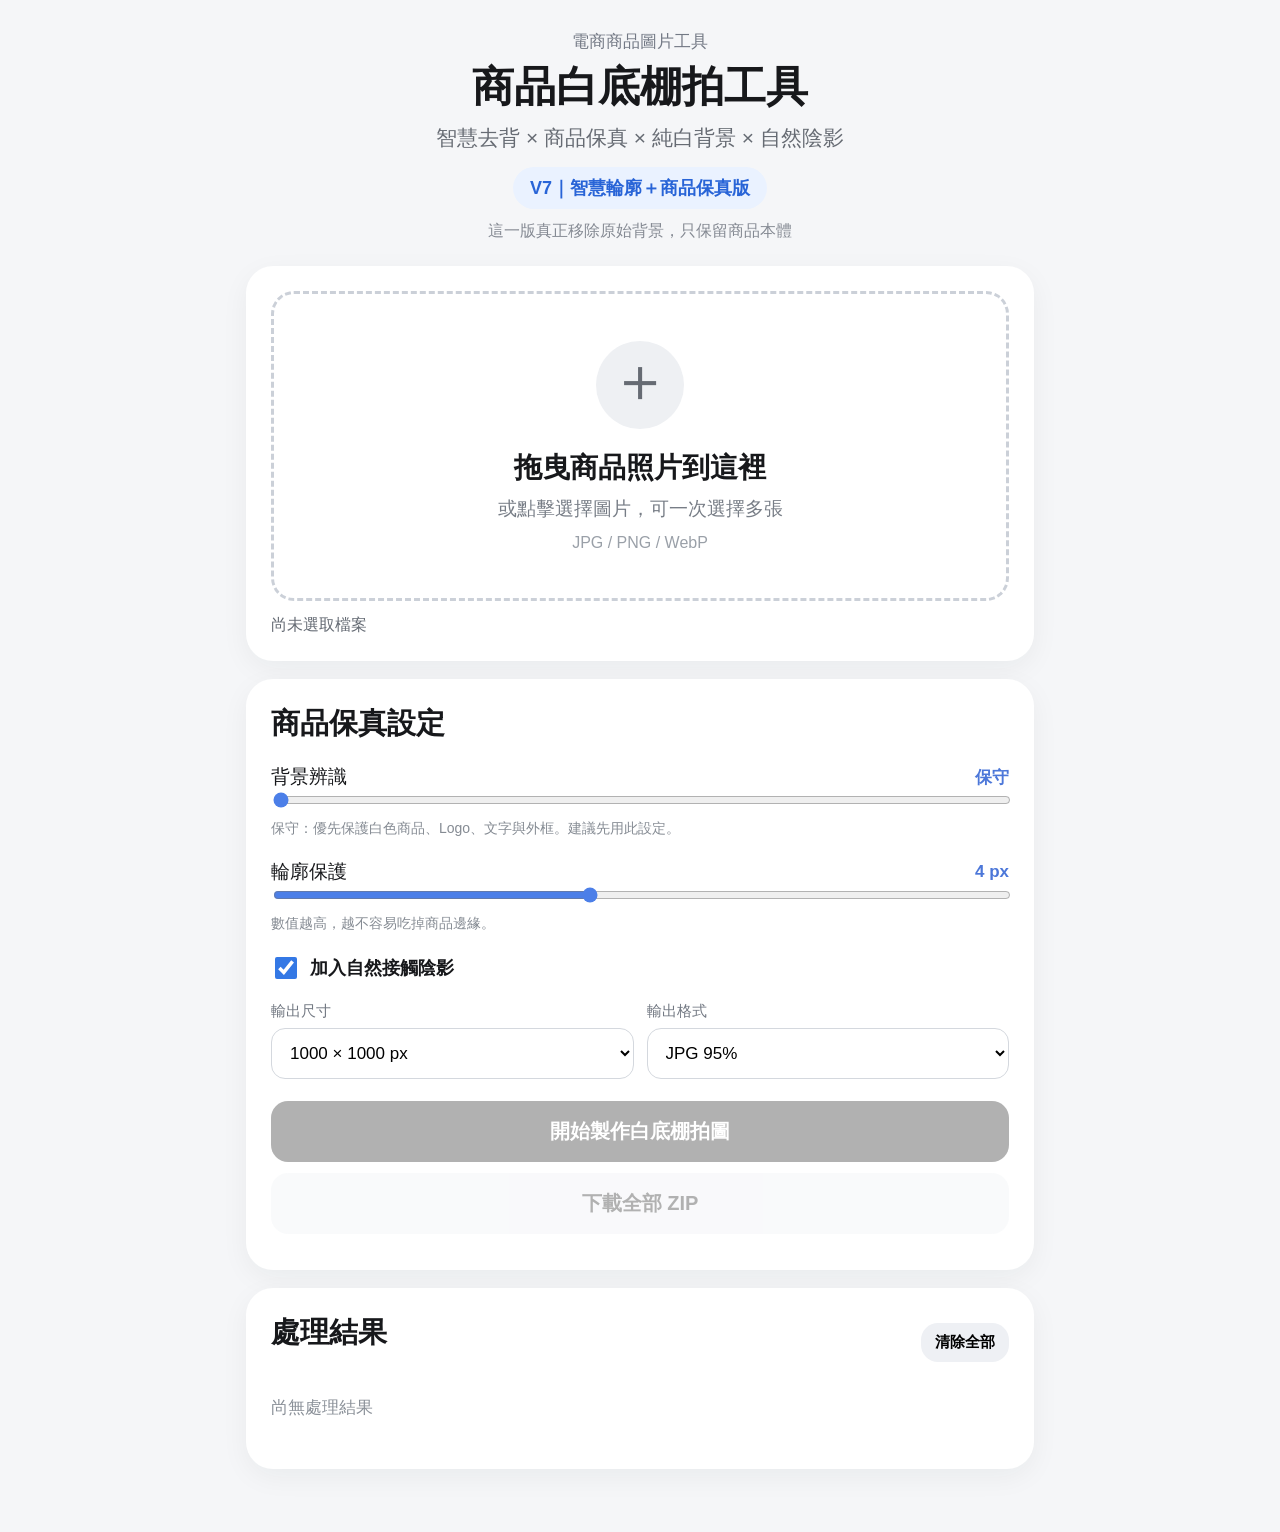
==== studio.html @ 2aff2e38 "Add files via upload" ====
<!doctype html>
<html lang="zh-Hant">
<head>
<meta charset="utf-8">
<meta name="viewport" content="width=device-width,initial-scale=1,viewport-fit=cover">
<meta name="theme-color" content="#f5f6f8">
<title>商品白底棚拍工具 V7｜智慧輪廓＋商品保真版</title>
<link rel="stylesheet" href="studio.css">
</head>
<body>
<header class="hero">
  <div class="eyebrow">電商商品圖片工具</div>
  <h1>商品白底棚拍工具</h1>
  <p>智慧去背 × 商品保真 × 純白背景 × 自然陰影</p>
  <div class="badge">V7｜智慧輪廓＋商品保真版</div>
  <div class="sub">這一版真正移除原始背景，只保留商品本體</div>
</header>

<main class="container">
  <section class="card">
    <label class="dropzone" id="dropzone">
      <input id="fileInput" type="file" accept="image/jpeg,image/png,image/webp" multiple>
      <div class="plus">＋</div>
      <strong>拖曳商品照片到這裡</strong>
      <span>或點擊選擇圖片，可一次選擇多張</span>
      <small>JPG / PNG / WebP</small>
    </label>
    <div class="file-status" id="fileStatus">尚未選取檔案</div>
  </section>

  <section class="card">
    <h2>商品保真設定</h2>

    <div class="setting">
      <div class="setting-title"><span>背景辨識</span><b id="tolValue">保守</b></div>
      <input id="tolerance" type="range" min="1" max="3" value="1">
      <div class="hint">保守：優先保護白色商品、Logo、文字與外框。建議先用此設定。</div>
    </div>

    <div class="setting">
      <div class="setting-title"><span>輪廓保護</span><b id="protectValue">4 px</b></div>
      <input id="protect" type="range" min="1" max="8" value="4">
      <div class="hint">數值越高，越不容易吃掉商品邊緣。</div>
    </div>

    <label class="check"><input id="shadow" type="checkbox" checked><span>加入自然接觸陰影</span></label>

    <div class="row">
      <label class="selectbox"><span>輸出尺寸</span>
        <select id="size">
          <option value="1000">1000 × 1000 px</option>
          <option value="1200">1200 × 1200 px</option>
          <option value="1500">1500 × 1500 px</option>
        </select>
      </label>
      <label class="selectbox"><span>輸出格式</span>
        <select id="format">
          <option value="image/jpeg">JPG 95%</option>
          <option value="image/png">PNG</option>
          <option value="image/webp">WebP 95%</option>
        </select>
      </label>
    </div>

    <button class="primary" id="processBtn" disabled>開始製作白底棚拍圖</button>
    <button class="secondary" id="zipBtn" disabled>下載全部 ZIP</button>

    <div class="progress-wrap hidden" id="progressWrap">
      <div class="progress-label"><span id="progressText">準備中</span><span id="progressPct">0%</span></div>
      <div class="progress"><i id="progressBar"></i></div>
    </div>
    <div class="error" id="error"></div>
  </section>

  <section class="card results-card">
    <div class="results-head"><h2>處理結果</h2><button class="clear" id="clearBtn">清除全部</button></div>
    <div id="results"><div class="empty">尚無處理結果</div></div>
  </section>
</main>
<script src="studio.js"></script>
</body>
</html>
---- studio.css ----
*{box-sizing:border-box}body{margin:0;background:#f5f6f8;color:#17181b;font-family:-apple-system,BlinkMacSystemFont,"PingFang TC","Noto Sans TC","Microsoft JhengHei",sans-serif}.hero{text-align:center;padding:30px 18px 24px}.eyebrow{font-size:17px;color:#737985;margin-bottom:10px}.hero h1{font-size:42px;line-height:1.15;margin:0 0 13px;font-weight:800}.hero p{font-size:21px;color:#666b73;margin:0 0 15px}.badge{display:inline-block;padding:9px 17px;border-radius:999px;background:#eaf2ff;color:#2864d7;font-weight:800;font-size:18px}.sub{font-size:16px;color:#858a93;margin-top:12px}.container{max-width:820px;margin:auto;padding:0 16px 45px}.card{background:#fff;border-radius:27px;padding:25px;margin-bottom:18px;box-shadow:0 8px 28px rgba(25,30,40,.05)}.dropzone{display:flex;flex-direction:column;align-items:center;justify-content:center;min-height:310px;border:3px dashed #cbd0d8;border-radius:23px;cursor:pointer;text-align:center}.dropzone input{display:none}.plus{width:88px;height:88px;border-radius:50%;background:#eef0f3;color:#666b73;font-size:62px;line-height:78px;margin-bottom:20px}.dropzone strong{font-size:28px}.dropzone span{font-size:19px;color:#777d86;margin-top:9px}.dropzone small{font-size:16px;color:#9aa0a8;margin-top:12px}.file-status{margin-top:14px;color:#656b74;font-size:16px}.file-status.ok{color:#18864b}.card h2{font-size:29px;margin:0 0 18px}.setting{margin:20px 0}.setting-title,.progress-label{display:flex;justify-content:space-between;align-items:center;font-size:19px}.setting-title b{font-size:17px;color:#4c77d9}input[type=range]{width:100%;accent-color:#4c7fe8}.hint{font-size:14px;color:#858b93;margin-top:6px;line-height:1.5}.check{display:flex;align-items:center;gap:10px;font-size:18px;font-weight:700;margin:20px 0}.check input{width:22px;height:22px;accent-color:#3478e5}.row{display:grid;grid-template-columns:1fr 1fr;gap:13px}.selectbox span{display:block;font-size:15px;color:#737983;margin-bottom:7px}.selectbox select{width:100%;padding:14px;border:1px solid #d4d8de;border-radius:14px;background:#fff;font-size:17px}.primary,.secondary,.clear{width:100%;border:0;border-radius:17px;padding:17px;font-size:20px;font-weight:800;cursor:pointer}.primary{margin-top:22px;background:#222;color:#fff}.primary:disabled,.secondary:disabled{opacity:.35;cursor:not-allowed}.secondary{margin-top:11px;background:#eef0f4;color:#222}.progress-wrap{margin-top:17px}.progress{height:11px;background:#e6e8ec;border-radius:999px;overflow:hidden}.progress i{display:block;height:100%;width:0;background:#4c7fe8}.error{margin-top:11px;color:#b42318;font-size:15px}.hidden{display:none}.results-head{display:flex;justify-content:space-between;align-items:center}.clear{width:auto;padding:10px 14px;background:#eef0f4;font-size:15px}.empty{color:#8a9098;font-size:17px;padding:25px 0}.result{border-top:1px solid #e5e7eb;padding:20px 0}.result:first-child{border-top:0}.preview-wrap{background:#fff;border-radius:17px;padding:9px;display:flex;justify-content:center}.preview-wrap img{max-width:100%;max-height:560px;object-fit:contain;border-radius:9px}.result-name{font-weight:800;font-size:18px;margin:11px 0 4px;word-break:break-all}.result-meta{color:#747a83;font-size:15px}.download{display:inline-block;margin-top:11px;background:#222;color:#fff;text-decoration:none;border-radius:13px;padding:11px 17px;font-size:16px}.status{display:inline-block;margin-top:9px;padding:6px 10px;border-radius:999px;background:#eaf7ef;color:#18794e;font-weight:700}@media(max-width:600px){.hero h1{font-size:37px}.hero p{font-size:19px}.card{padding:21px;border-radius:23px}.dropzone{min-height:275px}.dropzone strong{font-size:25px}.dropzone span{font-size:17px}.row{grid-template-columns:1fr}}
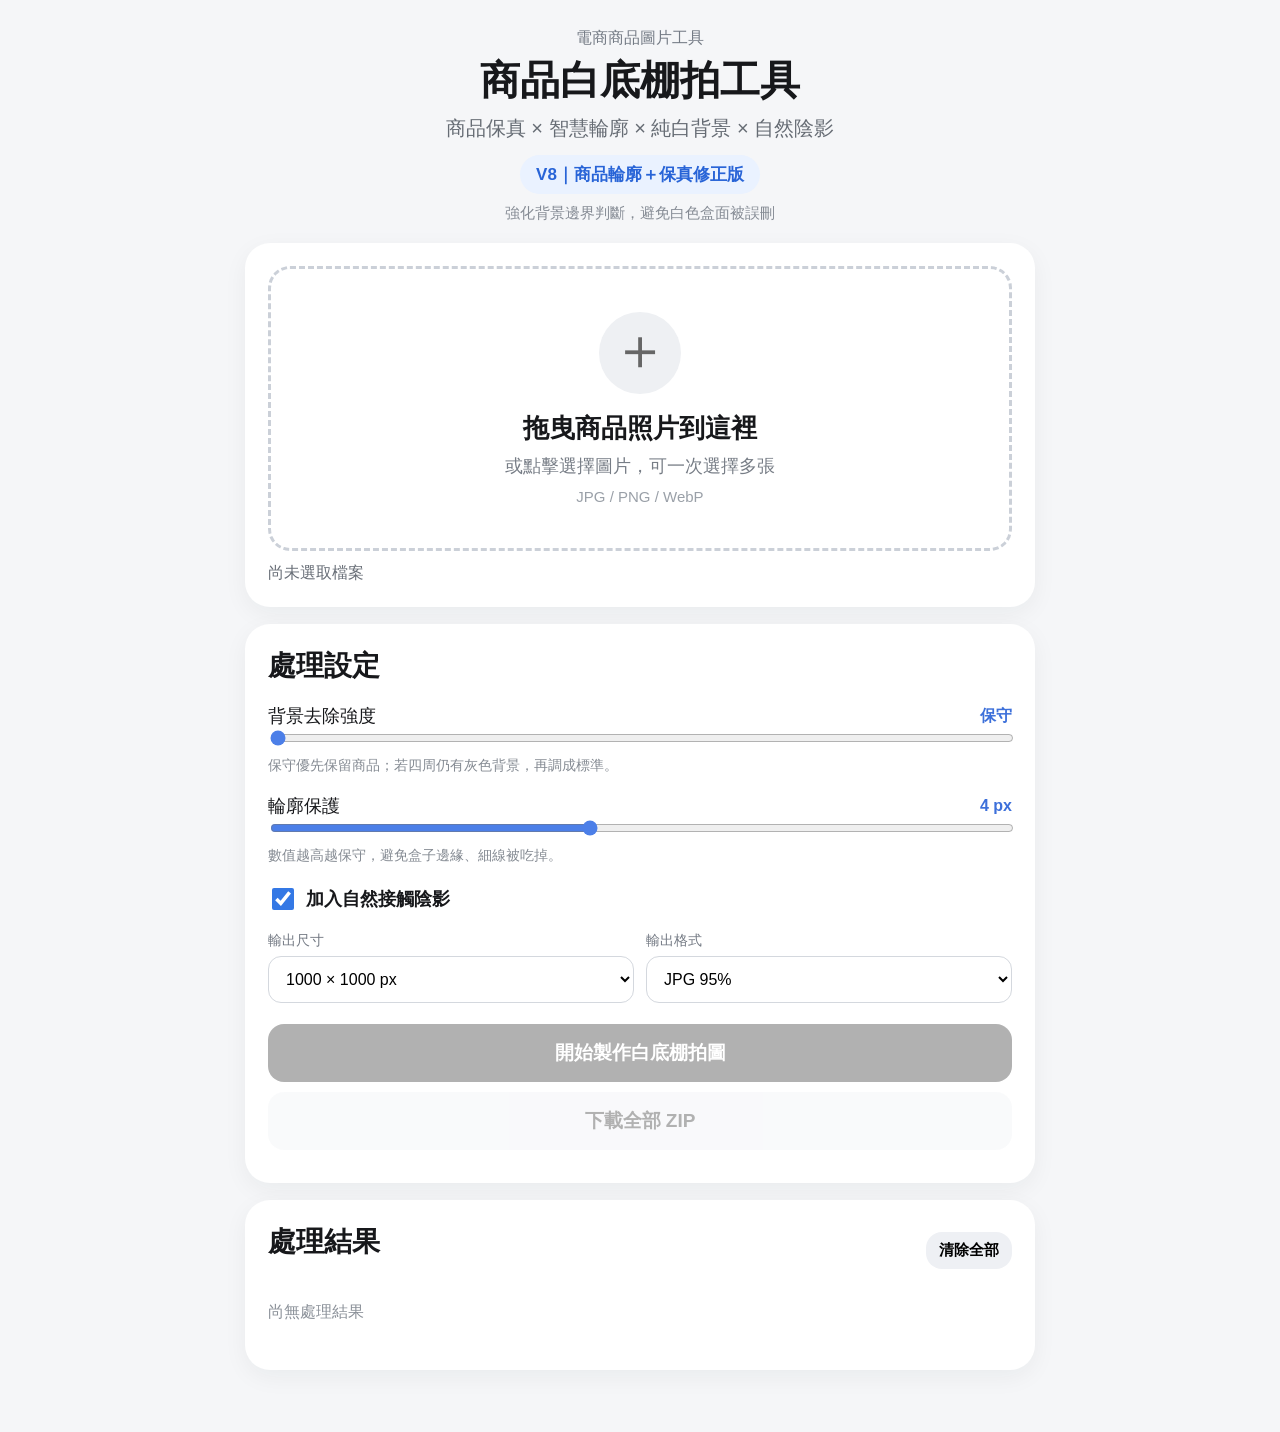
==== commit b73a86b3: "Add files via upload" ====
--- a/studio.html
+++ b/studio.html
@@ -4,79 +4,54 @@
 <meta charset="utf-8">
 <meta name="viewport" content="width=device-width,initial-scale=1,viewport-fit=cover">
 <meta name="theme-color" content="#f5f6f8">
-<title>商品白底棚拍工具 V7｜智慧輪廓＋商品保真版</title>
+<title>商品白底棚拍工具 V8｜商品輪廓＋保真版</title>
 <link rel="stylesheet" href="studio.css">
 </head>
 <body>
 <header class="hero">
   <div class="eyebrow">電商商品圖片工具</div>
   <h1>商品白底棚拍工具</h1>
-  <p>智慧去背 × 商品保真 × 純白背景 × 自然陰影</p>
-  <div class="badge">V7｜智慧輪廓＋商品保真版</div>
-  <div class="sub">這一版真正移除原始背景，只保留商品本體</div>
+  <p>商品保真 × 智慧輪廓 × 純白背景 × 自然陰影</p>
+  <div class="badge">V8｜商品輪廓＋保真修正版</div>
+  <div class="sub">強化背景邊界判斷，避免白色盒面被誤刪</div>
 </header>
+<main class="container">
+<section class="card">
+<label class="dropzone" id="dropzone">
+<input id="fileInput" type="file" accept="image/jpeg,image/png,image/webp" multiple>
+<div class="plus">＋</div><strong>拖曳商品照片到這裡</strong>
+<span>或點擊選擇圖片，可一次選擇多張</span><small>JPG / PNG / WebP</small>
+</label>
+<div id="fileStatus" class="file-status">尚未選取檔案</div>
+</section>
 
-<main class="container">
-  <section class="card">
-    <label class="dropzone" id="dropzone">
-      <input id="fileInput" type="file" accept="image/jpeg,image/png,image/webp" multiple>
-      <div class="plus">＋</div>
-      <strong>拖曳商品照片到這裡</strong>
-      <span>或點擊選擇圖片，可一次選擇多張</span>
-      <small>JPG / PNG / WebP</small>
-    </label>
-    <div class="file-status" id="fileStatus">尚未選取檔案</div>
-  </section>
+<section class="card">
+<h2>處理設定</h2>
+<div class="setting">
+<div class="setting-title"><span>背景去除強度</span><b id="strengthValue">保守</b></div>
+<input id="strength" type="range" min="1" max="3" value="1">
+<div class="hint">保守優先保留商品；若四周仍有灰色背景，再調成標準。</div>
+</div>
+<div class="setting">
+<div class="setting-title"><span>輪廓保護</span><b id="protectValue">4 px</b></div>
+<input id="protect" type="range" min="1" max="8" value="4">
+<div class="hint">數值越高越保守，避免盒子邊緣、細線被吃掉。</div>
+</div>
+<label class="check"><input id="shadow" type="checkbox" checked><span>加入自然接觸陰影</span></label>
+<div class="row">
+<label class="selectbox"><span>輸出尺寸</span><select id="size"><option value="1000">1000 × 1000 px</option><option value="1200">1200 × 1200 px</option><option value="1500">1500 × 1500 px</option></select></label>
+<label class="selectbox"><span>輸出格式</span><select id="format"><option value="image/jpeg">JPG 95%</option><option value="image/png">PNG</option><option value="image/webp">WebP 95%</option></select></label>
+</div>
+<button class="primary" id="processBtn" disabled>開始製作白底棚拍圖</button>
+<button class="secondary" id="zipBtn" disabled>下載全部 ZIP</button>
+<div class="progress-wrap hidden" id="progressWrap"><div class="progress-label"><span id="progressText">準備中</span><span id="progressPct">0%</span></div><div class="progress"><i id="progressBar"></i></div></div>
+<div class="error" id="error"></div>
+</section>
 
-  <section class="card">
-    <h2>商品保真設定</h2>
-
-    <div class="setting">
-      <div class="setting-title"><span>背景辨識</span><b id="tolValue">保守</b></div>
-      <input id="tolerance" type="range" min="1" max="3" value="1">
-      <div class="hint">保守：優先保護白色商品、Logo、文字與外框。建議先用此設定。</div>
-    </div>
-
-    <div class="setting">
-      <div class="setting-title"><span>輪廓保護</span><b id="protectValue">4 px</b></div>
-      <input id="protect" type="range" min="1" max="8" value="4">
-      <div class="hint">數值越高，越不容易吃掉商品邊緣。</div>
-    </div>
-
-    <label class="check"><input id="shadow" type="checkbox" checked><span>加入自然接觸陰影</span></label>
-
-    <div class="row">
-      <label class="selectbox"><span>輸出尺寸</span>
-        <select id="size">
-          <option value="1000">1000 × 1000 px</option>
-          <option value="1200">1200 × 1200 px</option>
-          <option value="1500">1500 × 1500 px</option>
-        </select>
-      </label>
-      <label class="selectbox"><span>輸出格式</span>
-        <select id="format">
-          <option value="image/jpeg">JPG 95%</option>
-          <option value="image/png">PNG</option>
-          <option value="image/webp">WebP 95%</option>
-        </select>
-      </label>
-    </div>
-
-    <button class="primary" id="processBtn" disabled>開始製作白底棚拍圖</button>
-    <button class="secondary" id="zipBtn" disabled>下載全部 ZIP</button>
-
-    <div class="progress-wrap hidden" id="progressWrap">
-      <div class="progress-label"><span id="progressText">準備中</span><span id="progressPct">0%</span></div>
-      <div class="progress"><i id="progressBar"></i></div>
-    </div>
-    <div class="error" id="error"></div>
-  </section>
-
-  <section class="card results-card">
-    <div class="results-head"><h2>處理結果</h2><button class="clear" id="clearBtn">清除全部</button></div>
-    <div id="results"><div class="empty">尚無處理結果</div></div>
-  </section>
+<section class="card results-card">
+<div class="results-head"><h2>處理結果</h2><button class="clear" id="clearBtn">清除全部</button></div>
+<div id="results"><div class="empty">尚無處理結果</div></div>
+</section>
 </main>
 <script src="studio.js"></script>
-</body>
-</html>
+</body></html>
--- a/studio.css
+++ b/studio.css
@@ -1 +1 @@
-*{box-sizing:border-box}body{margin:0;background:#f5f6f8;color:#17181b;font-family:-apple-system,BlinkMacSystemFont,"PingFang TC","Noto Sans TC","Microsoft JhengHei",sans-serif}.hero{text-align:center;padding:30px 18px 24px}.eyebrow{font-size:17px;color:#737985;margin-bottom:10px}.hero h1{font-size:42px;line-height:1.15;margin:0 0 13px;font-weight:800}.hero p{font-size:21px;color:#666b73;margin:0 0 15px}.badge{display:inline-block;padding:9px 17px;border-radius:999px;background:#eaf2ff;color:#2864d7;font-weight:800;font-size:18px}.sub{font-size:16px;color:#858a93;margin-top:12px}.container{max-width:820px;margin:auto;padding:0 16px 45px}.card{background:#fff;border-radius:27px;padding:25px;margin-bottom:18px;box-shadow:0 8px 28px rgba(25,30,40,.05)}.dropzone{display:flex;flex-direction:column;align-items:center;justify-content:center;min-height:310px;border:3px dashed #cbd0d8;border-radius:23px;cursor:pointer;text-align:center}.dropzone input{display:none}.plus{width:88px;height:88px;border-radius:50%;background:#eef0f3;color:#666b73;font-size:62px;line-height:78px;margin-bottom:20px}.dropzone strong{font-size:28px}.dropzone span{font-size:19px;color:#777d86;margin-top:9px}.dropzone small{font-size:16px;color:#9aa0a8;margin-top:12px}.file-status{margin-top:14px;color:#656b74;font-size:16px}.file-status.ok{color:#18864b}.card h2{font-size:29px;margin:0 0 18px}.setting{margin:20px 0}.setting-title,.progress-label{display:flex;justify-content:space-between;align-items:center;font-size:19px}.setting-title b{font-size:17px;color:#4c77d9}input[type=range]{width:100%;accent-color:#4c7fe8}.hint{font-size:14px;color:#858b93;margin-top:6px;line-height:1.5}.check{display:flex;align-items:center;gap:10px;font-size:18px;font-weight:700;margin:20px 0}.check input{width:22px;height:22px;accent-color:#3478e5}.row{display:grid;grid-template-columns:1fr 1fr;gap:13px}.selectbox span{display:block;font-size:15px;color:#737983;margin-bottom:7px}.selectbox select{width:100%;padding:14px;border:1px solid #d4d8de;border-radius:14px;background:#fff;font-size:17px}.primary,.secondary,.clear{width:100%;border:0;border-radius:17px;padding:17px;font-size:20px;font-weight:800;cursor:pointer}.primary{margin-top:22px;background:#222;color:#fff}.primary:disabled,.secondary:disabled{opacity:.35;cursor:not-allowed}.secondary{margin-top:11px;background:#eef0f4;color:#222}.progress-wrap{margin-top:17px}.progress{height:11px;background:#e6e8ec;border-radius:999px;overflow:hidden}.progress i{display:block;height:100%;width:0;background:#4c7fe8}.error{margin-top:11px;color:#b42318;font-size:15px}.hidden{display:none}.results-head{display:flex;justify-content:space-between;align-items:center}.clear{width:auto;padding:10px 14px;background:#eef0f4;font-size:15px}.empty{color:#8a9098;font-size:17px;padding:25px 0}.result{border-top:1px solid #e5e7eb;padding:20px 0}.result:first-child{border-top:0}.preview-wrap{background:#fff;border-radius:17px;padding:9px;display:flex;justify-content:center}.preview-wrap img{max-width:100%;max-height:560px;object-fit:contain;border-radius:9px}.result-name{font-weight:800;font-size:18px;margin:11px 0 4px;word-break:break-all}.result-meta{color:#747a83;font-size:15px}.download{display:inline-block;margin-top:11px;background:#222;color:#fff;text-decoration:none;border-radius:13px;padding:11px 17px;font-size:16px}.status{display:inline-block;margin-top:9px;padding:6px 10px;border-radius:999px;background:#eaf7ef;color:#18794e;font-weight:700}@media(max-width:600px){.hero h1{font-size:37px}.hero p{font-size:19px}.card{padding:21px;border-radius:23px}.dropzone{min-height:275px}.dropzone strong{font-size:25px}.dropzone span{font-size:17px}.row{grid-template-columns:1fr}}+*{box-sizing:border-box}body{margin:0;background:#f5f6f8;color:#17181b;font-family:-apple-system,BlinkMacSystemFont,"PingFang TC","Noto Sans TC","Microsoft JhengHei",sans-serif}.hero{text-align:center;padding:28px 16px 20px}.eyebrow{font-size:16px;color:#747b85;margin-bottom:8px}.hero h1{font-size:40px;line-height:1.15;margin:0 0 12px;font-weight:800}.hero p{font-size:20px;color:#666c74;margin:0 0 13px}.badge{display:inline-block;padding:8px 16px;border-radius:999px;background:#eaf2ff;color:#2864d7;font-weight:800;font-size:17px}.sub{font-size:15px;color:#858b94;margin-top:10px}.container{max-width:820px;margin:auto;padding:0 15px 45px}.card{background:#fff;border-radius:25px;padding:23px;margin-bottom:17px;box-shadow:0 7px 25px rgba(25,30,40,.05)}.dropzone{min-height:285px;border:3px dashed #cbd0d8;border-radius:22px;display:flex;flex-direction:column;align-items:center;justify-content:center;text-align:center;cursor:pointer}.dropzone input{display:none}.plus{width:82px;height:82px;border-radius:50%;background:#eef0f3;color:#666;font-size:58px;line-height:74px;margin-bottom:17px}.dropzone strong{font-size:26px}.dropzone span{font-size:18px;color:#777d86;margin-top:8px}.dropzone small{font-size:15px;color:#9aa0a8;margin-top:10px}.file-status{margin-top:12px;color:#686e77;font-size:16px}.file-status.ok{color:#18864b}.card h2{font-size:28px;margin:0 0 17px}.setting{margin:19px 0}.setting-title,.progress-label{display:flex;justify-content:space-between;align-items:center;font-size:18px}.setting-title b{font-size:16px;color:#3d70da}input[type=range]{width:100%;accent-color:#4c7fe8}.hint{font-size:14px;color:#858b93;margin-top:5px;line-height:1.45}.check{display:flex;align-items:center;gap:9px;font-size:18px;font-weight:700;margin:19px 0}.check input{width:22px;height:22px;accent-color:#3478e5}.row{display:grid;grid-template-columns:1fr 1fr;gap:12px}.selectbox span{display:block;font-size:14px;color:#737983;margin-bottom:6px}.selectbox select{width:100%;padding:13px;border:1px solid #d4d8de;border-radius:13px;background:#fff;font-size:16px}.primary,.secondary,.clear{border:0;border-radius:16px;padding:16px;font-size:19px;font-weight:800;cursor:pointer}.primary,.secondary{width:100%}.primary{margin-top:21px;background:#222;color:#fff}.secondary{margin-top:10px;background:#eef0f4;color:#222}.primary:disabled,.secondary:disabled{opacity:.35}.progress-wrap{margin-top:16px}.progress{height:10px;background:#e5e7eb;border-radius:999px;overflow:hidden}.progress i{display:block;height:100%;width:0;background:#4c7fe8}.error{margin-top:10px;color:#b42318;font-size:15px}.hidden{display:none}.results-head{display:flex;justify-content:space-between;align-items:center}.clear{padding:9px 13px;background:#eef0f4;font-size:15px}.empty{padding:24px 0;color:#8a9098}.result{border-top:1px solid #e5e7eb;padding:19px 0}.result:first-child{border-top:0}.preview-wrap{background:#fff;border-radius:16px;padding:8px;display:flex;justify-content:center}.preview-wrap img{max-width:100%;max-height:560px;object-fit:contain}.result-name{font-size:18px;font-weight:800;margin:10px 0 4px;word-break:break-all}.result-meta{font-size:15px;color:#747a83}.status{display:inline-block;margin-top:8px;padding:6px 10px;border-radius:999px;background:#eaf7ef;color:#18794e;font-weight:700}.download{display:inline-block;margin-top:10px;padding:11px 17px;border-radius:13px;background:#222;color:#fff;text-decoration:none}@media(max-width:600px){.hero h1{font-size:36px}.hero p{font-size:18px}.row{grid-template-columns:1fr}.card{padding:20px}.dropzone{min-height:265px}.dropzone strong{font-size:24px}}
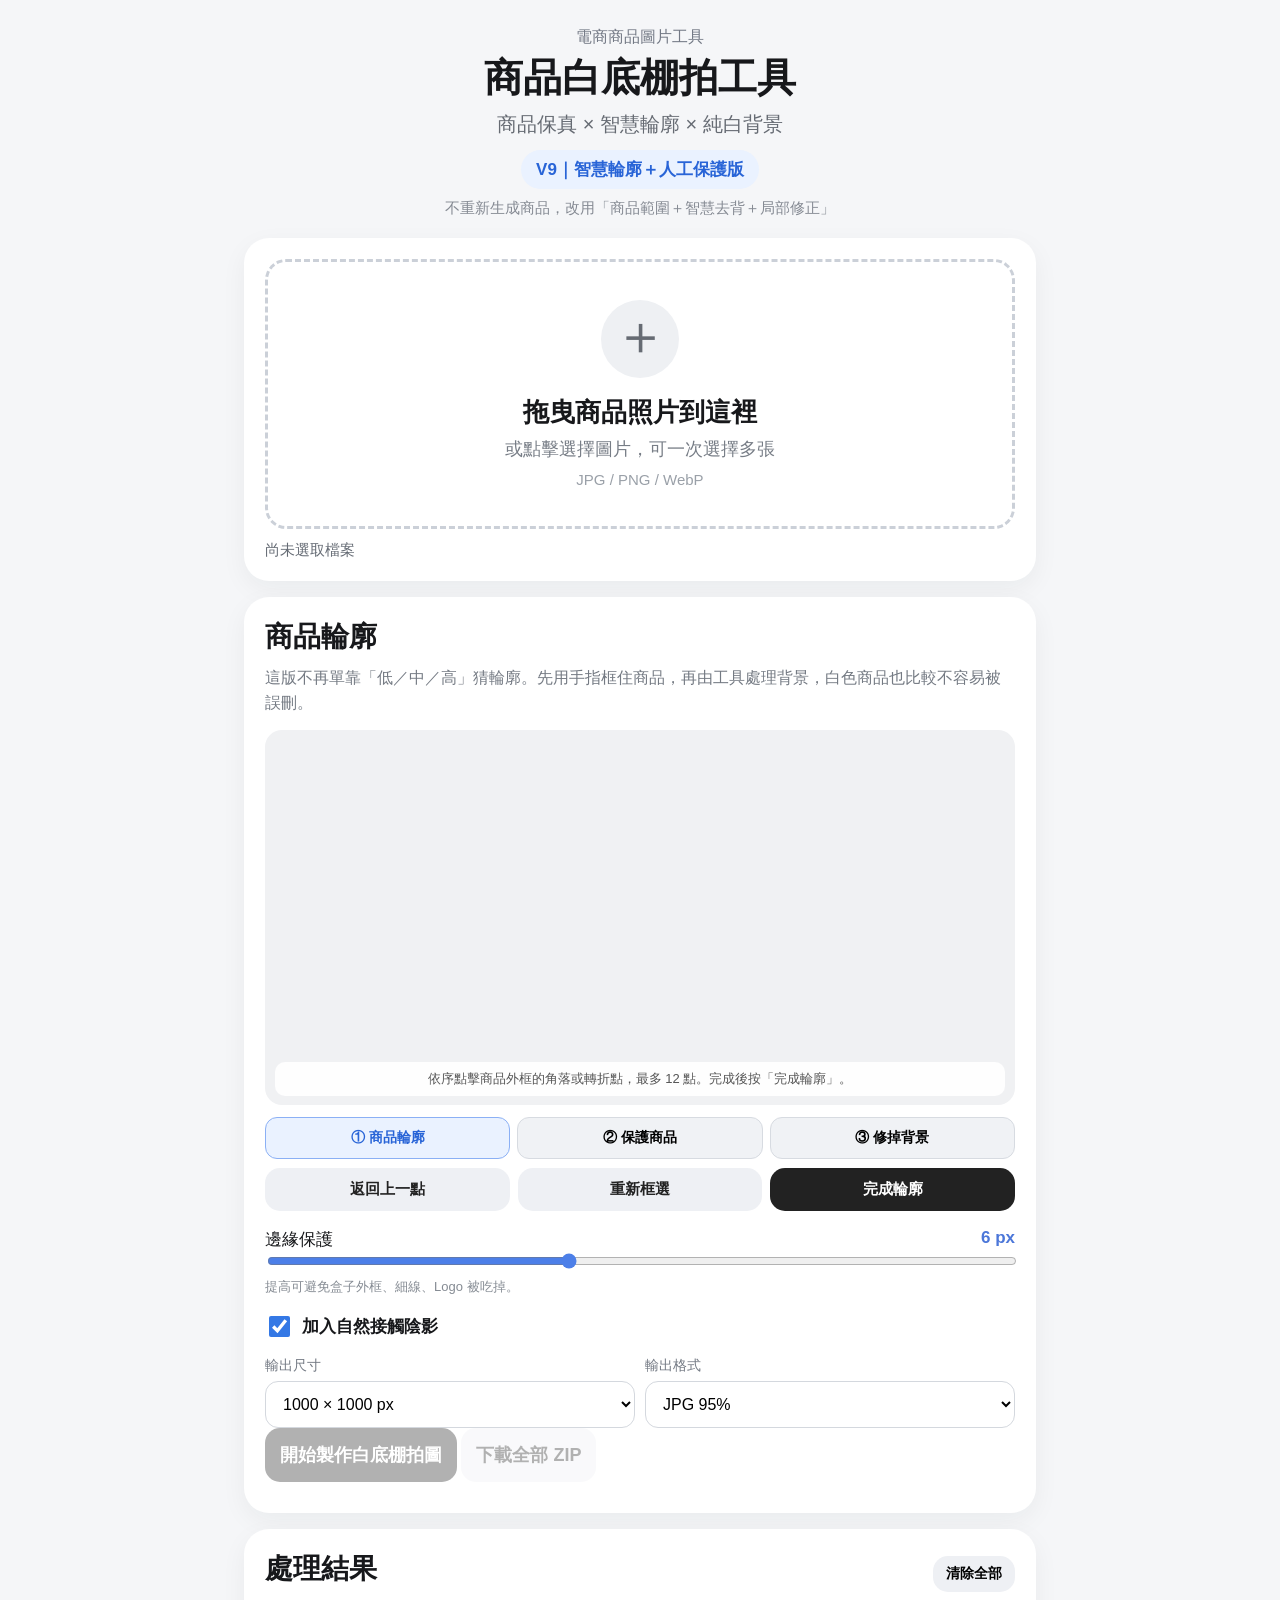
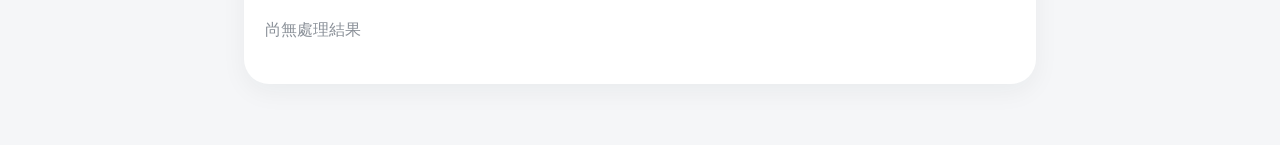
==== commit 542d90e3: "Add files via upload" ====
--- a/studio.html
+++ b/studio.html
@@ -4,54 +4,96 @@
 <meta charset="utf-8">
 <meta name="viewport" content="width=device-width,initial-scale=1,viewport-fit=cover">
 <meta name="theme-color" content="#f5f6f8">
-<title>商品白底棚拍工具 V8｜商品輪廓＋保真版</title>
+<title>商品白底棚拍工具 V9｜智慧輪廓＋人工保護版</title>
 <link rel="stylesheet" href="studio.css">
 </head>
 <body>
 <header class="hero">
   <div class="eyebrow">電商商品圖片工具</div>
   <h1>商品白底棚拍工具</h1>
-  <p>商品保真 × 智慧輪廓 × 純白背景 × 自然陰影</p>
-  <div class="badge">V8｜商品輪廓＋保真修正版</div>
-  <div class="sub">強化背景邊界判斷，避免白色盒面被誤刪</div>
+  <p>商品保真 × 智慧輪廓 × 純白背景</p>
+  <div class="badge">V9｜智慧輪廓＋人工保護版</div>
+  <div class="sub">不重新生成商品，改用「商品範圍＋智慧去背＋局部修正」</div>
 </header>
+
 <main class="container">
 <section class="card">
-<label class="dropzone" id="dropzone">
-<input id="fileInput" type="file" accept="image/jpeg,image/png,image/webp" multiple>
-<div class="plus">＋</div><strong>拖曳商品照片到這裡</strong>
-<span>或點擊選擇圖片，可一次選擇多張</span><small>JPG / PNG / WebP</small>
-</label>
-<div id="fileStatus" class="file-status">尚未選取檔案</div>
+  <label class="dropzone" id="dropzone">
+    <input id="fileInput" type="file" accept="image/jpeg,image/png,image/webp" multiple>
+    <div class="plus">＋</div>
+    <strong>拖曳商品照片到這裡</strong>
+    <span>或點擊選擇圖片，可一次選擇多張</span>
+    <small>JPG / PNG / WebP</small>
+  </label>
+  <div class="file-status" id="fileStatus">尚未選取檔案</div>
 </section>
 
-<section class="card">
-<h2>處理設定</h2>
-<div class="setting">
-<div class="setting-title"><span>背景去除強度</span><b id="strengthValue">保守</b></div>
-<input id="strength" type="range" min="1" max="3" value="1">
-<div class="hint">保守優先保留商品；若四周仍有灰色背景，再調成標準。</div>
-</div>
-<div class="setting">
-<div class="setting-title"><span>輪廓保護</span><b id="protectValue">4 px</b></div>
-<input id="protect" type="range" min="1" max="8" value="4">
-<div class="hint">數值越高越保守，避免盒子邊緣、細線被吃掉。</div>
-</div>
-<label class="check"><input id="shadow" type="checkbox" checked><span>加入自然接觸陰影</span></label>
-<div class="row">
-<label class="selectbox"><span>輸出尺寸</span><select id="size"><option value="1000">1000 × 1000 px</option><option value="1200">1200 × 1200 px</option><option value="1500">1500 × 1500 px</option></select></label>
-<label class="selectbox"><span>輸出格式</span><select id="format"><option value="image/jpeg">JPG 95%</option><option value="image/png">PNG</option><option value="image/webp">WebP 95%</option></select></label>
-</div>
-<button class="primary" id="processBtn" disabled>開始製作白底棚拍圖</button>
-<button class="secondary" id="zipBtn" disabled>下載全部 ZIP</button>
-<div class="progress-wrap hidden" id="progressWrap"><div class="progress-label"><span id="progressText">準備中</span><span id="progressPct">0%</span></div><div class="progress"><i id="progressBar"></i></div></div>
-<div class="error" id="error"></div>
+<section class="card" id="editorCard">
+  <h2>商品輪廓</h2>
+  <p class="intro">這版不再單靠「低／中／高」猜輪廓。先用手指框住商品，再由工具處理背景，白色商品也比較不容易被誤刪。</p>
+
+  <div class="editor-wrap">
+    <canvas id="editor"></canvas>
+    <div class="tip">依序點擊商品外框的角落或轉折點，最多 12 點。完成後按「完成輪廓」。</div>
+  </div>
+
+  <div class="tool-row">
+    <button class="tool active" id="polygonBtn">① 商品輪廓</button>
+    <button class="tool" id="protectBtn">② 保護商品</button>
+    <button class="tool" id="eraseBtn">③ 修掉背景</button>
+  </div>
+
+  <div class="small-row">
+    <button class="secondary small" id="undoBtn">返回上一點</button>
+    <button class="secondary small" id="resetPolyBtn">重新框選</button>
+    <button class="primary small" id="finishBtn">完成輪廓</button>
+  </div>
+
+  <div class="brush-row hidden" id="brushRow">
+    <label>筆刷大小 <input id="brush" type="range" min="8" max="80" value="30"></label>
+    <span id="brushVal">30 px</span>
+  </div>
+
+  <div class="setting">
+    <div class="setting-title"><span>邊緣保護</span><b id="protectValue">6 px</b></div>
+    <input id="protectPx" type="range" min="2" max="12" value="6">
+    <div class="hint">提高可避免盒子外框、細線、Logo 被吃掉。</div>
+  </div>
+
+  <label class="check"><input id="shadow" type="checkbox" checked><span>加入自然接觸陰影</span></label>
+
+  <div class="row">
+    <label class="selectbox"><span>輸出尺寸</span>
+      <select id="size">
+        <option value="1000">1000 × 1000 px</option>
+        <option value="1200">1200 × 1200 px</option>
+        <option value="1500">1500 × 1500 px</option>
+      </select>
+    </label>
+    <label class="selectbox"><span>輸出格式</span>
+      <select id="format">
+        <option value="image/jpeg">JPG 95%</option>
+        <option value="image/png">PNG</option>
+        <option value="image/webp">WebP 95%</option>
+      </select>
+    </label>
+  </div>
+
+  <button class="primary" id="processBtn" disabled>開始製作白底棚拍圖</button>
+  <button class="secondary" id="zipBtn" disabled>下載全部 ZIP</button>
+
+  <div class="progress-wrap hidden" id="progressWrap">
+    <div class="progress-label"><span id="progressText">準備中</span><span id="progressPct">0%</span></div>
+    <div class="progress"><i id="progressBar"></i></div>
+  </div>
+  <div class="error" id="error"></div>
 </section>
 
 <section class="card results-card">
-<div class="results-head"><h2>處理結果</h2><button class="clear" id="clearBtn">清除全部</button></div>
-<div id="results"><div class="empty">尚無處理結果</div></div>
+  <div class="results-head"><h2>處理結果</h2><button class="clear" id="clearBtn">清除全部</button></div>
+  <div id="results"><div class="empty">尚無處理結果</div></div>
 </section>
 </main>
 <script src="studio.js"></script>
-</body></html>+</body>
+</html>
--- a/studio.css
+++ b/studio.css
@@ -1 +1,27 @@
-*{box-sizing:border-box}body{margin:0;background:#f5f6f8;color:#17181b;font-family:-apple-system,BlinkMacSystemFont,"PingFang TC","Noto Sans TC","Microsoft JhengHei",sans-serif}.hero{text-align:center;padding:28px 16px 20px}.eyebrow{font-size:16px;color:#747b85;margin-bottom:8px}.hero h1{font-size:40px;line-height:1.15;margin:0 0 12px;font-weight:800}.hero p{font-size:20px;color:#666c74;margin:0 0 13px}.badge{display:inline-block;padding:8px 16px;border-radius:999px;background:#eaf2ff;color:#2864d7;font-weight:800;font-size:17px}.sub{font-size:15px;color:#858b94;margin-top:10px}.container{max-width:820px;margin:auto;padding:0 15px 45px}.card{background:#fff;border-radius:25px;padding:23px;margin-bottom:17px;box-shadow:0 7px 25px rgba(25,30,40,.05)}.dropzone{min-height:285px;border:3px dashed #cbd0d8;border-radius:22px;display:flex;flex-direction:column;align-items:center;justify-content:center;text-align:center;cursor:pointer}.dropzone input{display:none}.plus{width:82px;height:82px;border-radius:50%;background:#eef0f3;color:#666;font-size:58px;line-height:74px;margin-bottom:17px}.dropzone strong{font-size:26px}.dropzone span{font-size:18px;color:#777d86;margin-top:8px}.dropzone small{font-size:15px;color:#9aa0a8;margin-top:10px}.file-status{margin-top:12px;color:#686e77;font-size:16px}.file-status.ok{color:#18864b}.card h2{font-size:28px;margin:0 0 17px}.setting{margin:19px 0}.setting-title,.progress-label{display:flex;justify-content:space-between;align-items:center;font-size:18px}.setting-title b{font-size:16px;color:#3d70da}input[type=range]{width:100%;accent-color:#4c7fe8}.hint{font-size:14px;color:#858b93;margin-top:5px;line-height:1.45}.check{display:flex;align-items:center;gap:9px;font-size:18px;font-weight:700;margin:19px 0}.check input{width:22px;height:22px;accent-color:#3478e5}.row{display:grid;grid-template-columns:1fr 1fr;gap:12px}.selectbox span{display:block;font-size:14px;color:#737983;margin-bottom:6px}.selectbox select{width:100%;padding:13px;border:1px solid #d4d8de;border-radius:13px;background:#fff;font-size:16px}.primary,.secondary,.clear{border:0;border-radius:16px;padding:16px;font-size:19px;font-weight:800;cursor:pointer}.primary,.secondary{width:100%}.primary{margin-top:21px;background:#222;color:#fff}.secondary{margin-top:10px;background:#eef0f4;color:#222}.primary:disabled,.secondary:disabled{opacity:.35}.progress-wrap{margin-top:16px}.progress{height:10px;background:#e5e7eb;border-radius:999px;overflow:hidden}.progress i{display:block;height:100%;width:0;background:#4c7fe8}.error{margin-top:10px;color:#b42318;font-size:15px}.hidden{display:none}.results-head{display:flex;justify-content:space-between;align-items:center}.clear{padding:9px 13px;background:#eef0f4;font-size:15px}.empty{padding:24px 0;color:#8a9098}.result{border-top:1px solid #e5e7eb;padding:19px 0}.result:first-child{border-top:0}.preview-wrap{background:#fff;border-radius:16px;padding:8px;display:flex;justify-content:center}.preview-wrap img{max-width:100%;max-height:560px;object-fit:contain}.result-name{font-size:18px;font-weight:800;margin:10px 0 4px;word-break:break-all}.result-meta{font-size:15px;color:#747a83}.status{display:inline-block;margin-top:8px;padding:6px 10px;border-radius:999px;background:#eaf7ef;color:#18794e;font-weight:700}.download{display:inline-block;margin-top:10px;padding:11px 17px;border-radius:13px;background:#222;color:#fff;text-decoration:none}@media(max-width:600px){.hero h1{font-size:36px}.hero p{font-size:18px}.row{grid-template-columns:1fr}.card{padding:20px}.dropzone{min-height:265px}.dropzone strong{font-size:24px}}+*{box-sizing:border-box}
+body{margin:0;background:#f5f6f8;color:#17181b;font-family:-apple-system,BlinkMacSystemFont,"PingFang TC","Noto Sans TC","Microsoft JhengHei",sans-serif}
+.hero{text-align:center;padding:27px 16px 20px}.eyebrow{font-size:16px;color:#737985;margin-bottom:8px}
+.hero h1{font-size:39px;line-height:1.15;margin:0 0 10px;font-weight:850}.hero p{font-size:20px;color:#666b73;margin:0 0 12px}
+.badge{display:inline-block;padding:8px 15px;border-radius:999px;background:#eaf2ff;color:#2864d7;font-weight:800;font-size:17px}
+.sub{font-size:15px;color:#858a93;margin-top:10px}.container{max-width:820px;margin:auto;padding:0 14px 45px}
+.card{background:#fff;border-radius:25px;padding:21px;margin-bottom:16px;box-shadow:0 8px 26px rgba(25,30,40,.05)}
+.dropzone{display:flex;flex-direction:column;align-items:center;justify-content:center;min-height:270px;border:3px dashed #cbd0d8;border-radius:21px;cursor:pointer;text-align:center}
+.dropzone input{display:none}.plus{width:78px;height:78px;border-radius:50%;background:#eef0f3;color:#666b73;font-size:55px;line-height:70px;margin-bottom:17px}
+.dropzone strong{font-size:26px}.dropzone span{font-size:18px;color:#777d86;margin-top:7px}.dropzone small{font-size:15px;color:#9aa0a8;margin-top:10px}
+.file-status{margin-top:12px;color:#656b74;font-size:15px}.file-status.ok{color:#18864b}
+.card h2{font-size:28px;margin:0 0 10px}.intro{font-size:16px;color:#747a83;line-height:1.55;margin:0 0 15px}
+.editor-wrap{position:relative;background:#f0f1f3;border-radius:17px;overflow:hidden}.editor-wrap canvas{display:block;width:100%;height:auto;touch-action:none}
+.tip{position:absolute;left:10px;right:10px;bottom:9px;background:rgba(255,255,255,.92);border-radius:10px;padding:8px 10px;font-size:13px;color:#555;text-align:center}
+.tool-row{display:grid;grid-template-columns:1fr 1fr 1fr;gap:7px;margin-top:12px}.tool{border:1px solid #d7dbe1;background:#f0f2f5;border-radius:12px;padding:11px 4px;font-weight:700;font-size:14px}.tool.active{background:#eaf2ff;border-color:#8bb0f5;color:#2864d7}
+.small-row{display:grid;grid-template-columns:1fr 1fr 1fr;gap:8px;margin-top:9px}.primary,.secondary,.clear{border:0;border-radius:15px;padding:15px;font-size:18px;font-weight:800;cursor:pointer}
+.primary{background:#222;color:#fff}.secondary{background:#eef0f4;color:#222}.small{padding:12px;font-size:15px}
+.primary:disabled,.secondary:disabled{opacity:.35;cursor:not-allowed}
+.brush-row{display:flex;align-items:center;gap:10px;margin:15px 0;font-size:15px}.brush-row label{flex:1}.brush-row input{width:100%;accent-color:#4c7fe8}.brush-row span{width:55px;text-align:right;color:#666}
+.hidden{display:none}.setting{margin:17px 0}.setting-title{display:flex;justify-content:space-between;font-size:17px}.setting-title b{color:#4c77d9}
+input[type=range]{width:100%;accent-color:#4c7fe8}.hint{font-size:13px;color:#858b93;margin-top:5px}
+.check{display:flex;align-items:center;gap:9px;font-size:17px;font-weight:700;margin:17px 0}.check input{width:21px;height:21px;accent-color:#3478e5}
+.row{display:grid;grid-template-columns:1fr 1fr;gap:10px}.selectbox span{display:block;font-size:14px;color:#737983;margin-bottom:6px}.selectbox select{width:100%;padding:13px;border:1px solid #d4d8de;border-radius:13px;background:#fff;font-size:16px}
+.processBtn{}.progress-wrap{margin-top:15px}.progress-label{display:flex;justify-content:space-between;font-size:15px;margin-bottom:6px}.progress{height:10px;background:#e6e8ec;border-radius:999px;overflow:hidden}.progress i{display:block;height:100%;width:0;background:#4c7fe8}.error{margin-top:10px;color:#b42318;font-size:14px}
+.results-head{display:flex;justify-content:space-between;align-items:center}.clear{width:auto;padding:9px 13px;background:#eef0f4;font-size:14px}.empty{color:#8a9098;font-size:16px;padding:22px 0}
+.result{border-top:1px solid #e5e7eb;padding:18px 0}.result:first-child{border-top:0}.preview-wrap{background:#fff;border-radius:15px;padding:8px;display:flex;justify-content:center}.preview-wrap img{max-width:100%;max-height:560px;object-fit:contain;border-radius:8px}.result-name{font-weight:800;font-size:17px;margin:10px 0 3px;word-break:break-all}.result-meta{color:#747a83;font-size:14px}.download{display:inline-block;margin-top:10px;background:#222;color:#fff;text-decoration:none;border-radius:12px;padding:10px 16px;font-size:15px}.status{display:inline-block;margin-top:8px;padding:5px 9px;border-radius:999px;background:#eaf7ef;color:#18794e;font-weight:700;font-size:14px}
+@media(max-width:600px){.hero h1{font-size:35px}.hero p{font-size:18px}.card{padding:18px;border-radius:21px}.dropzone{min-height:250px}.dropzone strong{font-size:23px}.dropzone span{font-size:16px}.row{grid-template-columns:1fr}.small-row{grid-template-columns:1fr 1fr 1fr}.tool{font-size:13px}}
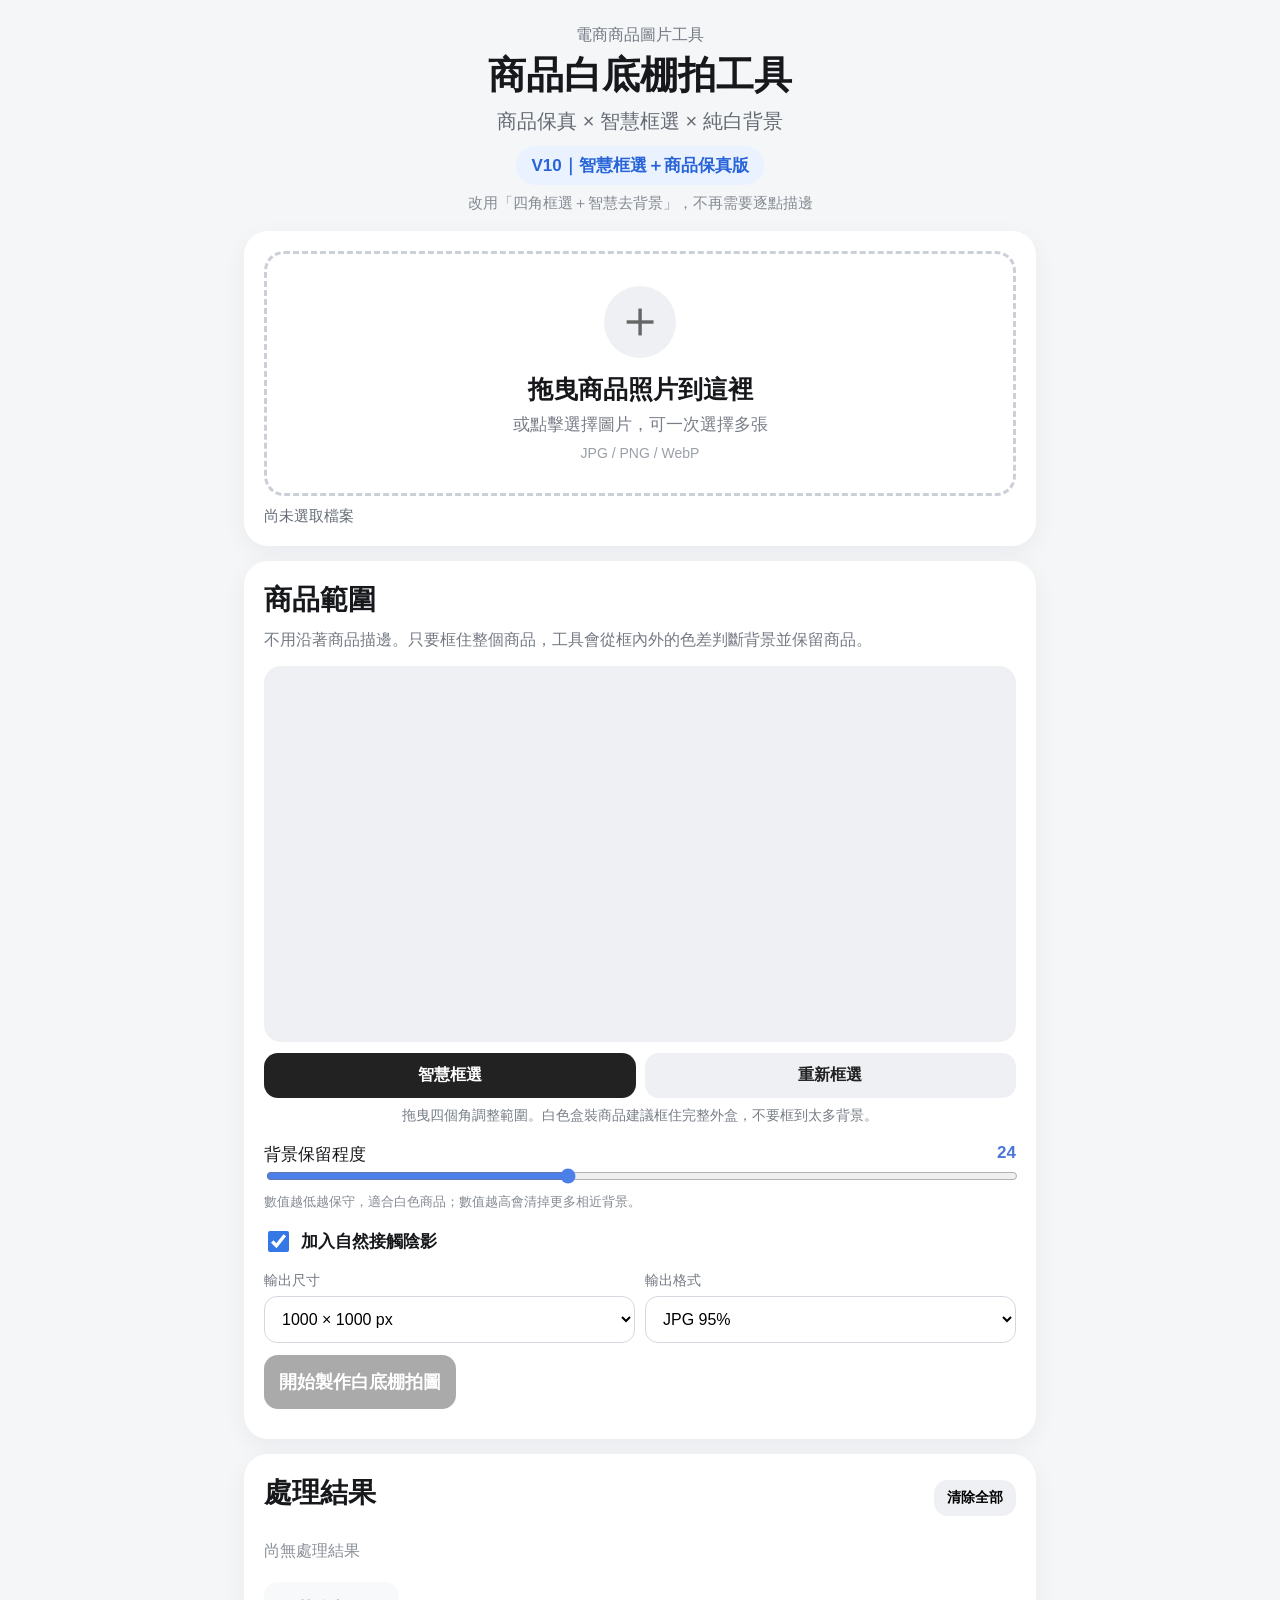
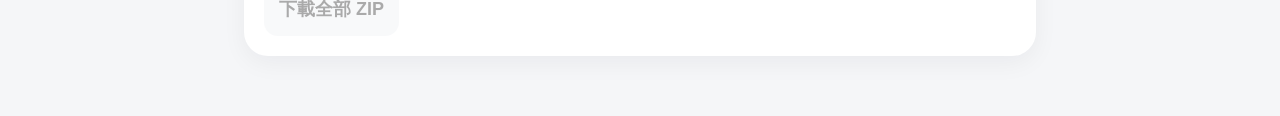
==== commit 481c4759: "Add files via upload" ====
--- a/studio.html
+++ b/studio.html
@@ -4,16 +4,16 @@
 <meta charset="utf-8">
 <meta name="viewport" content="width=device-width,initial-scale=1,viewport-fit=cover">
 <meta name="theme-color" content="#f5f6f8">
-<title>商品白底棚拍工具 V9｜智慧輪廓＋人工保護版</title>
+<title>商品白底棚拍工具 V10</title>
 <link rel="stylesheet" href="studio.css">
 </head>
 <body>
 <header class="hero">
   <div class="eyebrow">電商商品圖片工具</div>
   <h1>商品白底棚拍工具</h1>
-  <p>商品保真 × 智慧輪廓 × 純白背景</p>
-  <div class="badge">V9｜智慧輪廓＋人工保護版</div>
-  <div class="sub">不重新生成商品，改用「商品範圍＋智慧去背＋局部修正」</div>
+  <p>商品保真 × 智慧框選 × 純白背景</p>
+  <div class="badge">V10｜智慧框選＋商品保真版</div>
+  <div class="sub">改用「四角框選＋智慧去背景」，不再需要逐點描邊</div>
 </header>
 
 <main class="container">
@@ -28,60 +28,38 @@
   <div class="file-status" id="fileStatus">尚未選取檔案</div>
 </section>
 
-<section class="card" id="editorCard">
-  <h2>商品輪廓</h2>
-  <p class="intro">這版不再單靠「低／中／高」猜輪廓。先用手指框住商品，再由工具處理背景，白色商品也比較不容易被誤刪。</p>
+<section class="card" id="selectCard">
+  <h2>商品範圍</h2>
+  <p class="intro">不用沿著商品描邊。只要框住整個商品，工具會從框內外的色差判斷背景並保留商品。</p>
 
   <div class="editor-wrap">
     <canvas id="editor"></canvas>
-    <div class="tip">依序點擊商品外框的角落或轉折點，最多 12 點。完成後按「完成輪廓」。</div>
   </div>
 
-  <div class="tool-row">
-    <button class="tool active" id="polygonBtn">① 商品輪廓</button>
-    <button class="tool" id="protectBtn">② 保護商品</button>
-    <button class="tool" id="eraseBtn">③ 修掉背景</button>
+  <div class="action-grid">
+    <button class="primary small" id="smartBtn">智慧框選</button>
+    <button class="secondary small" id="resetBtn">重新框選</button>
   </div>
-
-  <div class="small-row">
-    <button class="secondary small" id="undoBtn">返回上一點</button>
-    <button class="secondary small" id="resetPolyBtn">重新框選</button>
-    <button class="primary small" id="finishBtn">完成輪廓</button>
-  </div>
-
-  <div class="brush-row hidden" id="brushRow">
-    <label>筆刷大小 <input id="brush" type="range" min="8" max="80" value="30"></label>
-    <span id="brushVal">30 px</span>
-  </div>
+  <div class="tip">拖曳四個角調整範圍。白色盒裝商品建議框住完整外盒，不要框到太多背景。</div>
 
   <div class="setting">
-    <div class="setting-title"><span>邊緣保護</span><b id="protectValue">6 px</b></div>
-    <input id="protectPx" type="range" min="2" max="12" value="6">
-    <div class="hint">提高可避免盒子外框、細線、Logo 被吃掉。</div>
+    <div class="setting-title"><span>背景保留程度</span><b id="thresholdValue">24</b></div>
+    <input id="threshold" type="range" min="10" max="45" value="24">
+    <div class="hint">數值越低越保守，適合白色商品；數值越高會清掉更多相近背景。</div>
   </div>
 
   <label class="check"><input id="shadow" type="checkbox" checked><span>加入自然接觸陰影</span></label>
 
   <div class="row">
     <label class="selectbox"><span>輸出尺寸</span>
-      <select id="size">
-        <option value="1000">1000 × 1000 px</option>
-        <option value="1200">1200 × 1200 px</option>
-        <option value="1500">1500 × 1500 px</option>
-      </select>
+      <select id="size"><option value="1000">1000 × 1000 px</option><option value="1200">1200 × 1200 px</option><option value="1500">1500 × 1500 px</option></select>
     </label>
     <label class="selectbox"><span>輸出格式</span>
-      <select id="format">
-        <option value="image/jpeg">JPG 95%</option>
-        <option value="image/png">PNG</option>
-        <option value="image/webp">WebP 95%</option>
-      </select>
+      <select id="format"><option value="image/jpeg">JPG 95%</option><option value="image/png">PNG</option><option value="image/webp">WebP 95%</option></select>
     </label>
   </div>
 
   <button class="primary" id="processBtn" disabled>開始製作白底棚拍圖</button>
-  <button class="secondary" id="zipBtn" disabled>下載全部 ZIP</button>
-
   <div class="progress-wrap hidden" id="progressWrap">
     <div class="progress-label"><span id="progressText">準備中</span><span id="progressPct">0%</span></div>
     <div class="progress"><i id="progressBar"></i></div>
@@ -92,8 +70,9 @@
 <section class="card results-card">
   <div class="results-head"><h2>處理結果</h2><button class="clear" id="clearBtn">清除全部</button></div>
   <div id="results"><div class="empty">尚無處理結果</div></div>
+  <button class="secondary" id="zipBtn" disabled>下載全部 ZIP</button>
 </section>
 </main>
 <script src="studio.js"></script>
 </body>
-</html>
+</html>
--- a/studio.css
+++ b/studio.css
@@ -1,27 +1,13 @@
 *{box-sizing:border-box}
 body{margin:0;background:#f5f6f8;color:#17181b;font-family:-apple-system,BlinkMacSystemFont,"PingFang TC","Noto Sans TC","Microsoft JhengHei",sans-serif}
-.hero{text-align:center;padding:27px 16px 20px}.eyebrow{font-size:16px;color:#737985;margin-bottom:8px}
-.hero h1{font-size:39px;line-height:1.15;margin:0 0 10px;font-weight:850}.hero p{font-size:20px;color:#666b73;margin:0 0 12px}
-.badge{display:inline-block;padding:8px 15px;border-radius:999px;background:#eaf2ff;color:#2864d7;font-weight:800;font-size:17px}
-.sub{font-size:15px;color:#858a93;margin-top:10px}.container{max-width:820px;margin:auto;padding:0 14px 45px}
-.card{background:#fff;border-radius:25px;padding:21px;margin-bottom:16px;box-shadow:0 8px 26px rgba(25,30,40,.05)}
-.dropzone{display:flex;flex-direction:column;align-items:center;justify-content:center;min-height:270px;border:3px dashed #cbd0d8;border-radius:21px;cursor:pointer;text-align:center}
-.dropzone input{display:none}.plus{width:78px;height:78px;border-radius:50%;background:#eef0f3;color:#666b73;font-size:55px;line-height:70px;margin-bottom:17px}
-.dropzone strong{font-size:26px}.dropzone span{font-size:18px;color:#777d86;margin-top:7px}.dropzone small{font-size:15px;color:#9aa0a8;margin-top:10px}
-.file-status{margin-top:12px;color:#656b74;font-size:15px}.file-status.ok{color:#18864b}
-.card h2{font-size:28px;margin:0 0 10px}.intro{font-size:16px;color:#747a83;line-height:1.55;margin:0 0 15px}
-.editor-wrap{position:relative;background:#f0f1f3;border-radius:17px;overflow:hidden}.editor-wrap canvas{display:block;width:100%;height:auto;touch-action:none}
-.tip{position:absolute;left:10px;right:10px;bottom:9px;background:rgba(255,255,255,.92);border-radius:10px;padding:8px 10px;font-size:13px;color:#555;text-align:center}
-.tool-row{display:grid;grid-template-columns:1fr 1fr 1fr;gap:7px;margin-top:12px}.tool{border:1px solid #d7dbe1;background:#f0f2f5;border-radius:12px;padding:11px 4px;font-weight:700;font-size:14px}.tool.active{background:#eaf2ff;border-color:#8bb0f5;color:#2864d7}
-.small-row{display:grid;grid-template-columns:1fr 1fr 1fr;gap:8px;margin-top:9px}.primary,.secondary,.clear{border:0;border-radius:15px;padding:15px;font-size:18px;font-weight:800;cursor:pointer}
-.primary{background:#222;color:#fff}.secondary{background:#eef0f4;color:#222}.small{padding:12px;font-size:15px}
-.primary:disabled,.secondary:disabled{opacity:.35;cursor:not-allowed}
-.brush-row{display:flex;align-items:center;gap:10px;margin:15px 0;font-size:15px}.brush-row label{flex:1}.brush-row input{width:100%;accent-color:#4c7fe8}.brush-row span{width:55px;text-align:right;color:#666}
-.hidden{display:none}.setting{margin:17px 0}.setting-title{display:flex;justify-content:space-between;font-size:17px}.setting-title b{color:#4c77d9}
-input[type=range]{width:100%;accent-color:#4c7fe8}.hint{font-size:13px;color:#858b93;margin-top:5px}
-.check{display:flex;align-items:center;gap:9px;font-size:17px;font-weight:700;margin:17px 0}.check input{width:21px;height:21px;accent-color:#3478e5}
-.row{display:grid;grid-template-columns:1fr 1fr;gap:10px}.selectbox span{display:block;font-size:14px;color:#737983;margin-bottom:6px}.selectbox select{width:100%;padding:13px;border:1px solid #d4d8de;border-radius:13px;background:#fff;font-size:16px}
-.processBtn{}.progress-wrap{margin-top:15px}.progress-label{display:flex;justify-content:space-between;font-size:15px;margin-bottom:6px}.progress{height:10px;background:#e6e8ec;border-radius:999px;overflow:hidden}.progress i{display:block;height:100%;width:0;background:#4c7fe8}.error{margin-top:10px;color:#b42318;font-size:14px}
-.results-head{display:flex;justify-content:space-between;align-items:center}.clear{width:auto;padding:9px 13px;background:#eef0f4;font-size:14px}.empty{color:#8a9098;font-size:16px;padding:22px 0}
-.result{border-top:1px solid #e5e7eb;padding:18px 0}.result:first-child{border-top:0}.preview-wrap{background:#fff;border-radius:15px;padding:8px;display:flex;justify-content:center}.preview-wrap img{max-width:100%;max-height:560px;object-fit:contain;border-radius:8px}.result-name{font-weight:800;font-size:17px;margin:10px 0 3px;word-break:break-all}.result-meta{color:#747a83;font-size:14px}.download{display:inline-block;margin-top:10px;background:#222;color:#fff;text-decoration:none;border-radius:12px;padding:10px 16px;font-size:15px}.status{display:inline-block;margin-top:8px;padding:5px 9px;border-radius:999px;background:#eaf7ef;color:#18794e;font-weight:700;font-size:14px}
-@media(max-width:600px){.hero h1{font-size:35px}.hero p{font-size:18px}.card{padding:18px;border-radius:21px}.dropzone{min-height:250px}.dropzone strong{font-size:23px}.dropzone span{font-size:16px}.row{grid-template-columns:1fr}.small-row{grid-template-columns:1fr 1fr 1fr}.tool{font-size:13px}}
+.hero{text-align:center;padding:25px 16px 18px}.eyebrow{font-size:16px;color:#747a83;margin-bottom:8px}.hero h1{font-size:38px;line-height:1.15;margin:0 0 10px;font-weight:850}.hero p{font-size:20px;color:#656b73;margin:0 0 11px}.badge{display:inline-block;padding:8px 15px;border-radius:999px;background:#eaf2ff;color:#2864d7;font-weight:800;font-size:17px}.sub{font-size:15px;color:#858a92;margin-top:9px}
+.container{max-width:820px;margin:auto;padding:0 14px 45px}.card{background:#fff;border-radius:24px;padding:20px;margin-bottom:15px;box-shadow:0 7px 24px rgba(20,25,35,.05)}
+.dropzone{display:flex;flex-direction:column;align-items:center;justify-content:center;min-height:245px;border:3px dashed #cbd0d8;border-radius:20px;cursor:pointer;text-align:center}.dropzone input{display:none}.plus{width:72px;height:72px;border-radius:50%;background:#eef0f3;color:#666;font-size:52px;line-height:66px;margin-bottom:15px}.dropzone strong{font-size:25px}.dropzone span{font-size:17px;color:#777d86;margin-top:7px}.dropzone small{font-size:14px;color:#9aa0a8;margin-top:9px}.file-status{margin-top:11px;color:#666d76;font-size:15px}.file-status.ok{color:#18864b}
+.card h2{font-size:28px;margin:0 0 9px}.intro{font-size:16px;line-height:1.55;color:#747a83;margin:0 0 14px}
+.editor-wrap{background:#eef0f3;border-radius:17px;overflow:hidden}.editor-wrap canvas{display:block;width:100%;height:auto;touch-action:none}
+.action-grid{display:grid;grid-template-columns:1fr 1fr;gap:9px;margin-top:11px}.primary,.secondary,.clear{border:0;border-radius:14px;padding:15px;font-size:18px;font-weight:800;cursor:pointer}.primary{background:#222;color:#fff}.secondary{background:#eef0f4;color:#222}.small{padding:12px;font-size:16px}.primary:disabled,.secondary:disabled{opacity:.38;cursor:not-allowed}
+.tip{font-size:14px;color:#777e87;text-align:center;padding:9px 2px 1px}.setting{margin:17px 0}.setting-title{display:flex;justify-content:space-between;font-size:17px}.setting-title b{color:#4c77d9}input[type=range]{width:100%;accent-color:#4c7fe8}.hint{font-size:13px;color:#858b93;margin-top:5px}.check{display:flex;align-items:center;gap:9px;font-size:17px;font-weight:700;margin:17px 0}.check input{width:21px;height:21px;accent-color:#3478e5}
+.row{display:grid;grid-template-columns:1fr 1fr;gap:10px;margin-bottom:12px}.selectbox span{display:block;font-size:14px;color:#737983;margin-bottom:6px}.selectbox select{width:100%;padding:13px;border:1px solid #d4d8de;border-radius:13px;background:#fff;font-size:16px}
+.progress-wrap{margin-top:14px}.hidden{display:none}.progress-label{display:flex;justify-content:space-between;font-size:15px;margin-bottom:6px}.progress{height:10px;background:#e5e8ec;border-radius:999px;overflow:hidden}.progress i{display:block;height:100%;width:0;background:#4c7fe8}.error{margin-top:10px;color:#b42318;font-size:14px}
+.results-head{display:flex;justify-content:space-between;align-items:center}.clear{padding:9px 13px;background:#eef0f4;font-size:14px}.empty{color:#8a9098;padding:20px 0}.result{border-top:1px solid #e5e7eb;padding:17px 0}.preview-wrap{background:#fff;border-radius:14px;padding:8px;display:flex;justify-content:center}.preview-wrap img{max-width:100%;max-height:560px;object-fit:contain;border-radius:8px}.result-name{font-weight:800;font-size:17px;margin:10px 0 3px;word-break:break-all}.result-meta{color:#747a83;font-size:14px}.download{display:inline-block;margin-top:9px;background:#222;color:#fff;text-decoration:none;border-radius:12px;padding:10px 16px;font-size:15px}.status{display:inline-block;margin-top:8px;padding:5px 9px;border-radius:999px;background:#eaf7ef;color:#18794e;font-weight:700;font-size:14px}
+@media(max-width:600px){.hero h1{font-size:34px}.hero p{font-size:18px}.card{padding:18px}.dropzone{min-height:230px}.dropzone strong{font-size:22px}.row{grid-template-columns:1fr}}
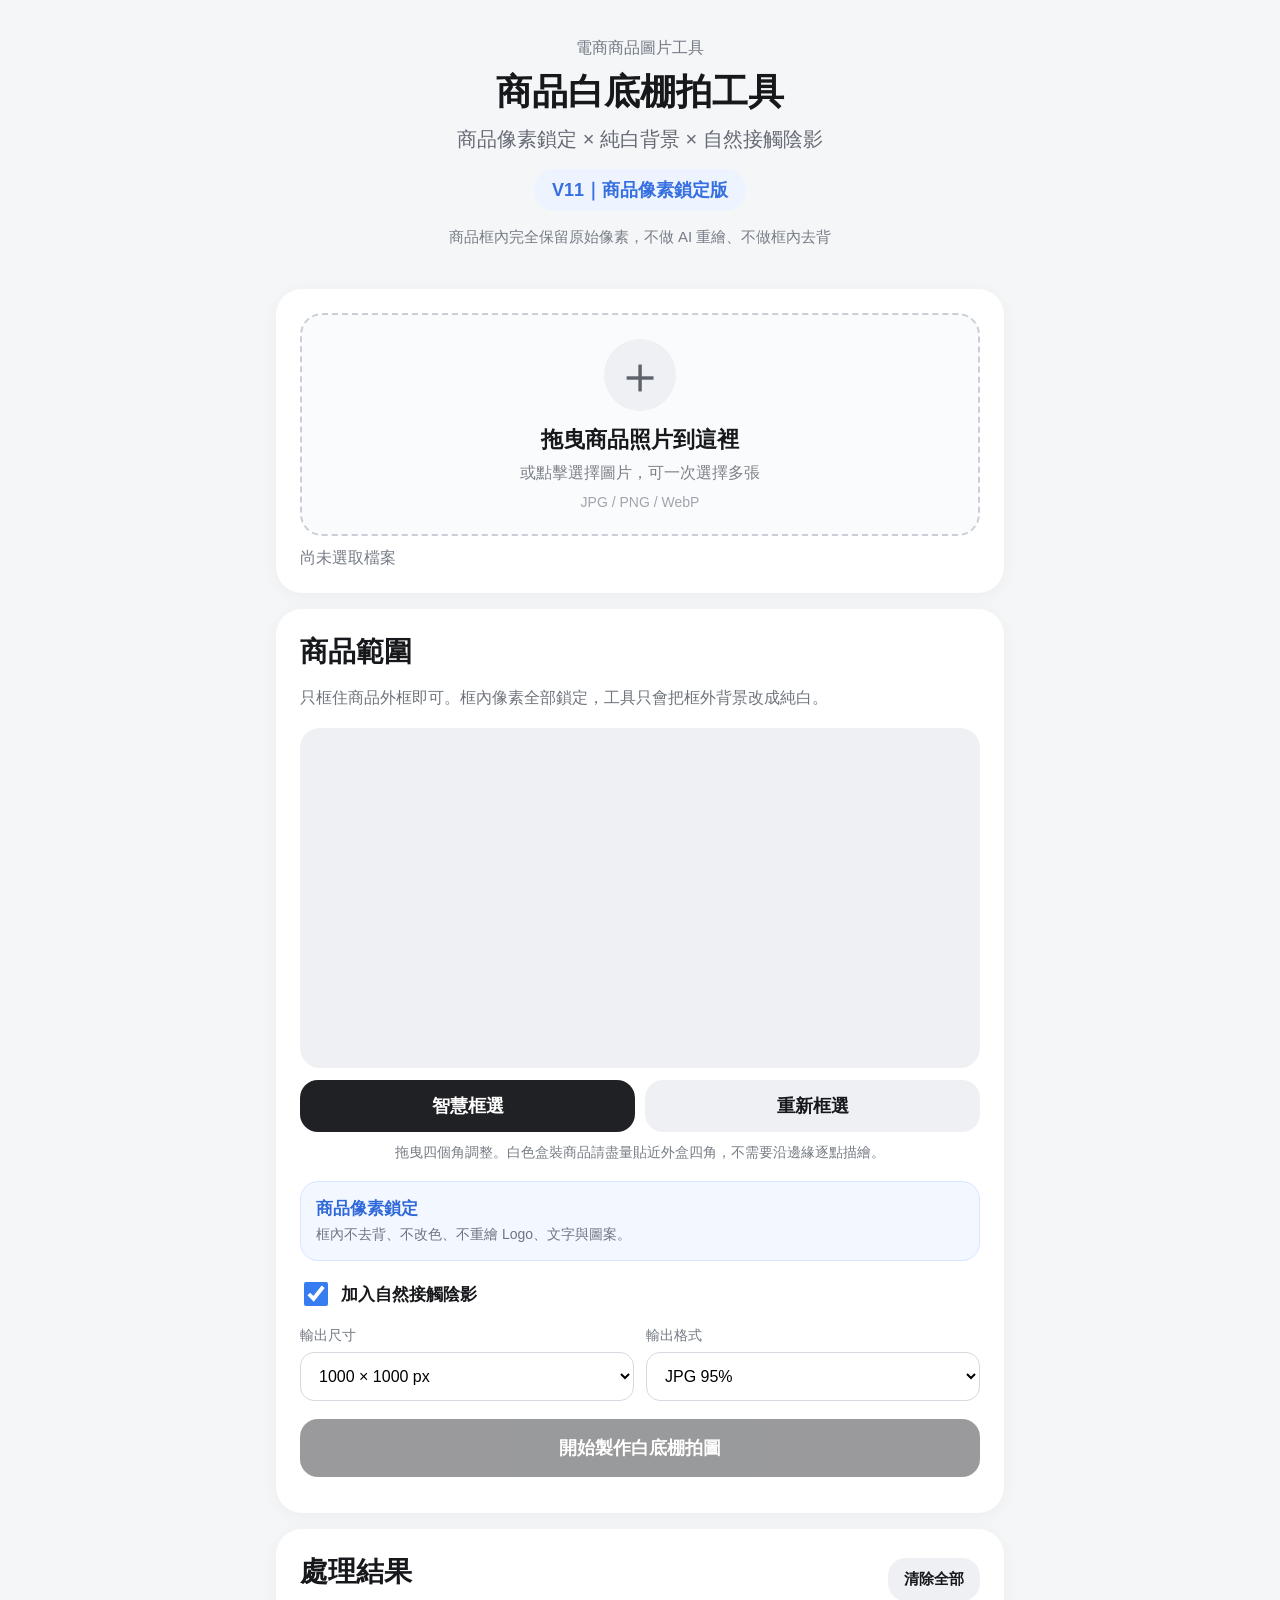
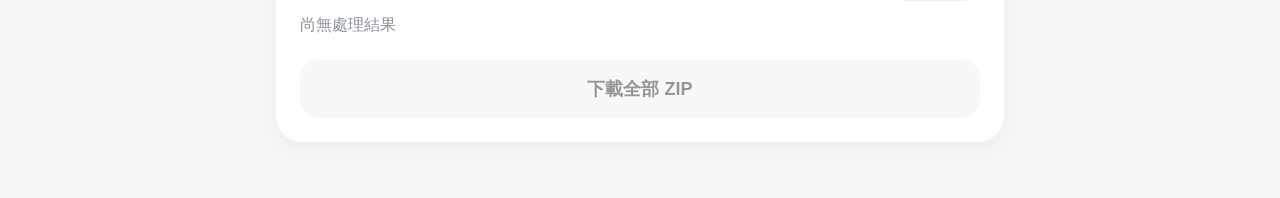
==== commit 19a14a93: "Add files via upload" ====
--- a/studio.html
+++ b/studio.html
@@ -4,16 +4,16 @@
 <meta charset="utf-8">
 <meta name="viewport" content="width=device-width,initial-scale=1,viewport-fit=cover">
 <meta name="theme-color" content="#f5f6f8">
-<title>商品白底棚拍工具 V10</title>
+<title>商品白底棚拍工具 V11｜商品像素鎖定版</title>
 <link rel="stylesheet" href="studio.css">
 </head>
 <body>
 <header class="hero">
   <div class="eyebrow">電商商品圖片工具</div>
   <h1>商品白底棚拍工具</h1>
-  <p>商品保真 × 智慧框選 × 純白背景</p>
-  <div class="badge">V10｜智慧框選＋商品保真版</div>
-  <div class="sub">改用「四角框選＋智慧去背景」，不再需要逐點描邊</div>
+  <p>商品像素鎖定 × 純白背景 × 自然接觸陰影</p>
+  <div class="badge">V11｜商品像素鎖定版</div>
+  <div class="sub">商品框內完全保留原始像素，不做 AI 重繪、不做框內去背</div>
 </header>
 
 <main class="container">
@@ -30,23 +30,15 @@
 
 <section class="card" id="selectCard">
   <h2>商品範圍</h2>
-  <p class="intro">不用沿著商品描邊。只要框住整個商品，工具會從框內外的色差判斷背景並保留商品。</p>
-
-  <div class="editor-wrap">
-    <canvas id="editor"></canvas>
-  </div>
-
+  <p class="intro">只框住商品外框即可。框內像素全部鎖定，工具只會把框外背景改成純白。</p>
+  <div class="editor-wrap"><canvas id="editor"></canvas></div>
   <div class="action-grid">
     <button class="primary small" id="smartBtn">智慧框選</button>
     <button class="secondary small" id="resetBtn">重新框選</button>
   </div>
-  <div class="tip">拖曳四個角調整範圍。白色盒裝商品建議框住完整外盒，不要框到太多背景。</div>
+  <div class="tip">拖曳四個角調整。白色盒裝商品請盡量貼近外盒四角，不需要沿邊緣逐點描繪。</div>
 
-  <div class="setting">
-    <div class="setting-title"><span>背景保留程度</span><b id="thresholdValue">24</b></div>
-    <input id="threshold" type="range" min="10" max="45" value="24">
-    <div class="hint">數值越低越保守，適合白色商品；數值越高會清掉更多相近背景。</div>
-  </div>
+  <div class="lock-note"><b>商品像素鎖定</b><span>框內不去背、不改色、不重繪 Logo、文字與圖案。</span></div>
 
   <label class="check"><input id="shadow" type="checkbox" checked><span>加入自然接觸陰影</span></label>
 
@@ -75,4 +67,4 @@
 </main>
 <script src="studio.js"></script>
 </body>
-</html>+</html>
--- a/studio.css
+++ b/studio.css
@@ -1,13 +1 @@
-*{box-sizing:border-box}
-body{margin:0;background:#f5f6f8;color:#17181b;font-family:-apple-system,BlinkMacSystemFont,"PingFang TC","Noto Sans TC","Microsoft JhengHei",sans-serif}
-.hero{text-align:center;padding:25px 16px 18px}.eyebrow{font-size:16px;color:#747a83;margin-bottom:8px}.hero h1{font-size:38px;line-height:1.15;margin:0 0 10px;font-weight:850}.hero p{font-size:20px;color:#656b73;margin:0 0 11px}.badge{display:inline-block;padding:8px 15px;border-radius:999px;background:#eaf2ff;color:#2864d7;font-weight:800;font-size:17px}.sub{font-size:15px;color:#858a92;margin-top:9px}
-.container{max-width:820px;margin:auto;padding:0 14px 45px}.card{background:#fff;border-radius:24px;padding:20px;margin-bottom:15px;box-shadow:0 7px 24px rgba(20,25,35,.05)}
-.dropzone{display:flex;flex-direction:column;align-items:center;justify-content:center;min-height:245px;border:3px dashed #cbd0d8;border-radius:20px;cursor:pointer;text-align:center}.dropzone input{display:none}.plus{width:72px;height:72px;border-radius:50%;background:#eef0f3;color:#666;font-size:52px;line-height:66px;margin-bottom:15px}.dropzone strong{font-size:25px}.dropzone span{font-size:17px;color:#777d86;margin-top:7px}.dropzone small{font-size:14px;color:#9aa0a8;margin-top:9px}.file-status{margin-top:11px;color:#666d76;font-size:15px}.file-status.ok{color:#18864b}
-.card h2{font-size:28px;margin:0 0 9px}.intro{font-size:16px;line-height:1.55;color:#747a83;margin:0 0 14px}
-.editor-wrap{background:#eef0f3;border-radius:17px;overflow:hidden}.editor-wrap canvas{display:block;width:100%;height:auto;touch-action:none}
-.action-grid{display:grid;grid-template-columns:1fr 1fr;gap:9px;margin-top:11px}.primary,.secondary,.clear{border:0;border-radius:14px;padding:15px;font-size:18px;font-weight:800;cursor:pointer}.primary{background:#222;color:#fff}.secondary{background:#eef0f4;color:#222}.small{padding:12px;font-size:16px}.primary:disabled,.secondary:disabled{opacity:.38;cursor:not-allowed}
-.tip{font-size:14px;color:#777e87;text-align:center;padding:9px 2px 1px}.setting{margin:17px 0}.setting-title{display:flex;justify-content:space-between;font-size:17px}.setting-title b{color:#4c77d9}input[type=range]{width:100%;accent-color:#4c7fe8}.hint{font-size:13px;color:#858b93;margin-top:5px}.check{display:flex;align-items:center;gap:9px;font-size:17px;font-weight:700;margin:17px 0}.check input{width:21px;height:21px;accent-color:#3478e5}
-.row{display:grid;grid-template-columns:1fr 1fr;gap:10px;margin-bottom:12px}.selectbox span{display:block;font-size:14px;color:#737983;margin-bottom:6px}.selectbox select{width:100%;padding:13px;border:1px solid #d4d8de;border-radius:13px;background:#fff;font-size:16px}
-.progress-wrap{margin-top:14px}.hidden{display:none}.progress-label{display:flex;justify-content:space-between;font-size:15px;margin-bottom:6px}.progress{height:10px;background:#e5e8ec;border-radius:999px;overflow:hidden}.progress i{display:block;height:100%;width:0;background:#4c7fe8}.error{margin-top:10px;color:#b42318;font-size:14px}
-.results-head{display:flex;justify-content:space-between;align-items:center}.clear{padding:9px 13px;background:#eef0f4;font-size:14px}.empty{color:#8a9098;padding:20px 0}.result{border-top:1px solid #e5e7eb;padding:17px 0}.preview-wrap{background:#fff;border-radius:14px;padding:8px;display:flex;justify-content:center}.preview-wrap img{max-width:100%;max-height:560px;object-fit:contain;border-radius:8px}.result-name{font-weight:800;font-size:17px;margin:10px 0 3px;word-break:break-all}.result-meta{color:#747a83;font-size:14px}.download{display:inline-block;margin-top:9px;background:#222;color:#fff;text-decoration:none;border-radius:12px;padding:10px 16px;font-size:15px}.status{display:inline-block;margin-top:8px;padding:5px 9px;border-radius:999px;background:#eaf7ef;color:#18794e;font-weight:700;font-size:14px}
-@media(max-width:600px){.hero h1{font-size:34px}.hero p{font-size:18px}.card{padding:18px}.dropzone{min-height:230px}.dropzone strong{font-size:22px}.row{grid-template-columns:1fr}}
+*{box-sizing:border-box}body{margin:0;background:#f5f6f8;color:#17181b;font-family:-apple-system,BlinkMacSystemFont,"Noto Sans TC","PingFang TC",sans-serif}.hero{padding:38px 20px 24px;text-align:center}.eyebrow{font-size:16px;color:#737984;margin-bottom:12px}.hero h1{font-size:36px;line-height:1.15;margin:0 0 14px;font-weight:800}.hero p{font-size:20px;color:#656a73;margin:0 0 16px}.badge{display:inline-block;background:#edf4ff;color:#356fe0;border-radius:999px;padding:9px 18px;font-size:18px;font-weight:800}.sub{margin:14px auto 0;max-width:650px;color:#777d86;font-size:15px;line-height:1.6}.container{max-width:760px;margin:auto;padding:0 16px 40px}.card{background:#fff;border-radius:26px;padding:24px;margin:16px 0;box-shadow:0 3px 18px rgba(0,0,0,.045)}h2{font-size:28px;margin:0 0 14px}.intro{color:#70757d;line-height:1.65;margin:0 0 16px}.dropzone{display:flex;flex-direction:column;align-items:center;justify-content:center;min-height:220px;border:2px dashed #c9ced7;border-radius:22px;background:#fafbfc;cursor:pointer;text-align:center;padding:24px}.dropzone input{display:none}.plus{width:72px;height:72px;border-radius:50%;background:#eef0f4;color:#5e6269;display:grid;place-items:center;font-size:52px;line-height:1;margin-bottom:14px}.dropzone strong{font-size:22px}.dropzone span{font-size:16px;color:#7b8088;margin-top:8px}.dropzone small{font-size:14px;color:#a0a5ad;margin-top:10px}.file-status{margin-top:12px;color:#777d86}.file-status.ok{color:#25814d;font-weight:700}.editor-wrap{width:100%;background:#eef0f3;border-radius:20px;overflow:hidden;touch-action:none}.editor-wrap canvas{display:block;width:100%;height:auto}.action-grid{display:grid;grid-template-columns:1fr 1fr;gap:10px;margin-top:12px}.primary,.secondary,.clear{border:0;border-radius:18px;padding:17px 18px;font-size:18px;font-weight:800;cursor:pointer}.primary{width:100%;background:#202124;color:#fff;margin-top:18px}.primary.small,.secondary.small{margin:0;padding:14px 12px}.secondary,.clear{background:#eef0f4;color:#17181b}.primary:disabled,.secondary:disabled{opacity:.45;cursor:not-allowed}.tip{font-size:14px;color:#777d86;line-height:1.55;text-align:center;margin-top:10px}.lock-note{margin-top:18px;border:1px solid #d8e5ff;background:#f3f7ff;border-radius:18px;padding:15px}.lock-note b{display:block;font-size:17px;margin-bottom:4px;color:#2f69d9}.lock-note span{font-size:14px;color:#6e7580;line-height:1.5}.check{display:flex;align-items:center;gap:10px;font-size:17px;font-weight:700;margin:18px 0}.check input{width:24px;height:24px;accent-color:#377cf0}.row{display:grid;grid-template-columns:1fr 1fr;gap:12px}.selectbox{display:block}.selectbox span{display:block;color:#737984;font-size:14px;margin-bottom:7px}.selectbox select{width:100%;padding:14px;border:1px solid #d5d9e0;border-radius:14px;background:#fff;font-size:16px}.progress-wrap{margin-top:18px}.hidden{display:none}.progress-label{display:flex;justify-content:space-between;color:#70757d;margin-bottom:7px}.progress{height:10px;background:#e5e7eb;border-radius:99px;overflow:hidden}.progress i{display:block;width:0;height:100%;background:#4e7fe4;border-radius:99px}.error{color:#b6322b;white-space:pre-wrap;margin-top:12px}.results-head{display:flex;align-items:center;justify-content:space-between}.clear{font-size:15px;padding:12px 16px}.empty{color:#8b9098;padding:10px 0}.result{border-top:1px solid #e5e7eb;padding:18px 0}.preview-wrap{background:#fff;border-radius:16px;padding:12px;text-align:center}.preview-wrap img{display:block;width:100%;max-width:560px;margin:auto;border-radius:10px}.result-name{font-size:18px;font-weight:800;margin-top:14px;word-break:break-all}.result-meta{color:#7a8089;margin:6px 0 12px}.status{display:inline-block;background:#edf8f1;color:#318051;border-radius:999px;padding:8px 13px;font-weight:800}.download{display:inline-block;margin-top:14px;background:#202124;color:#fff;text-decoration:none;border-radius:14px;padding:12px 20px}.results-card>.secondary{width:100%;margin-top:14px}@media(max-width:560px){.hero{padding-top:28px}.hero h1{font-size:32px}.hero p{font-size:18px}.row{grid-template-columns:1fr}.card{padding:20px;border-radius:24px}}
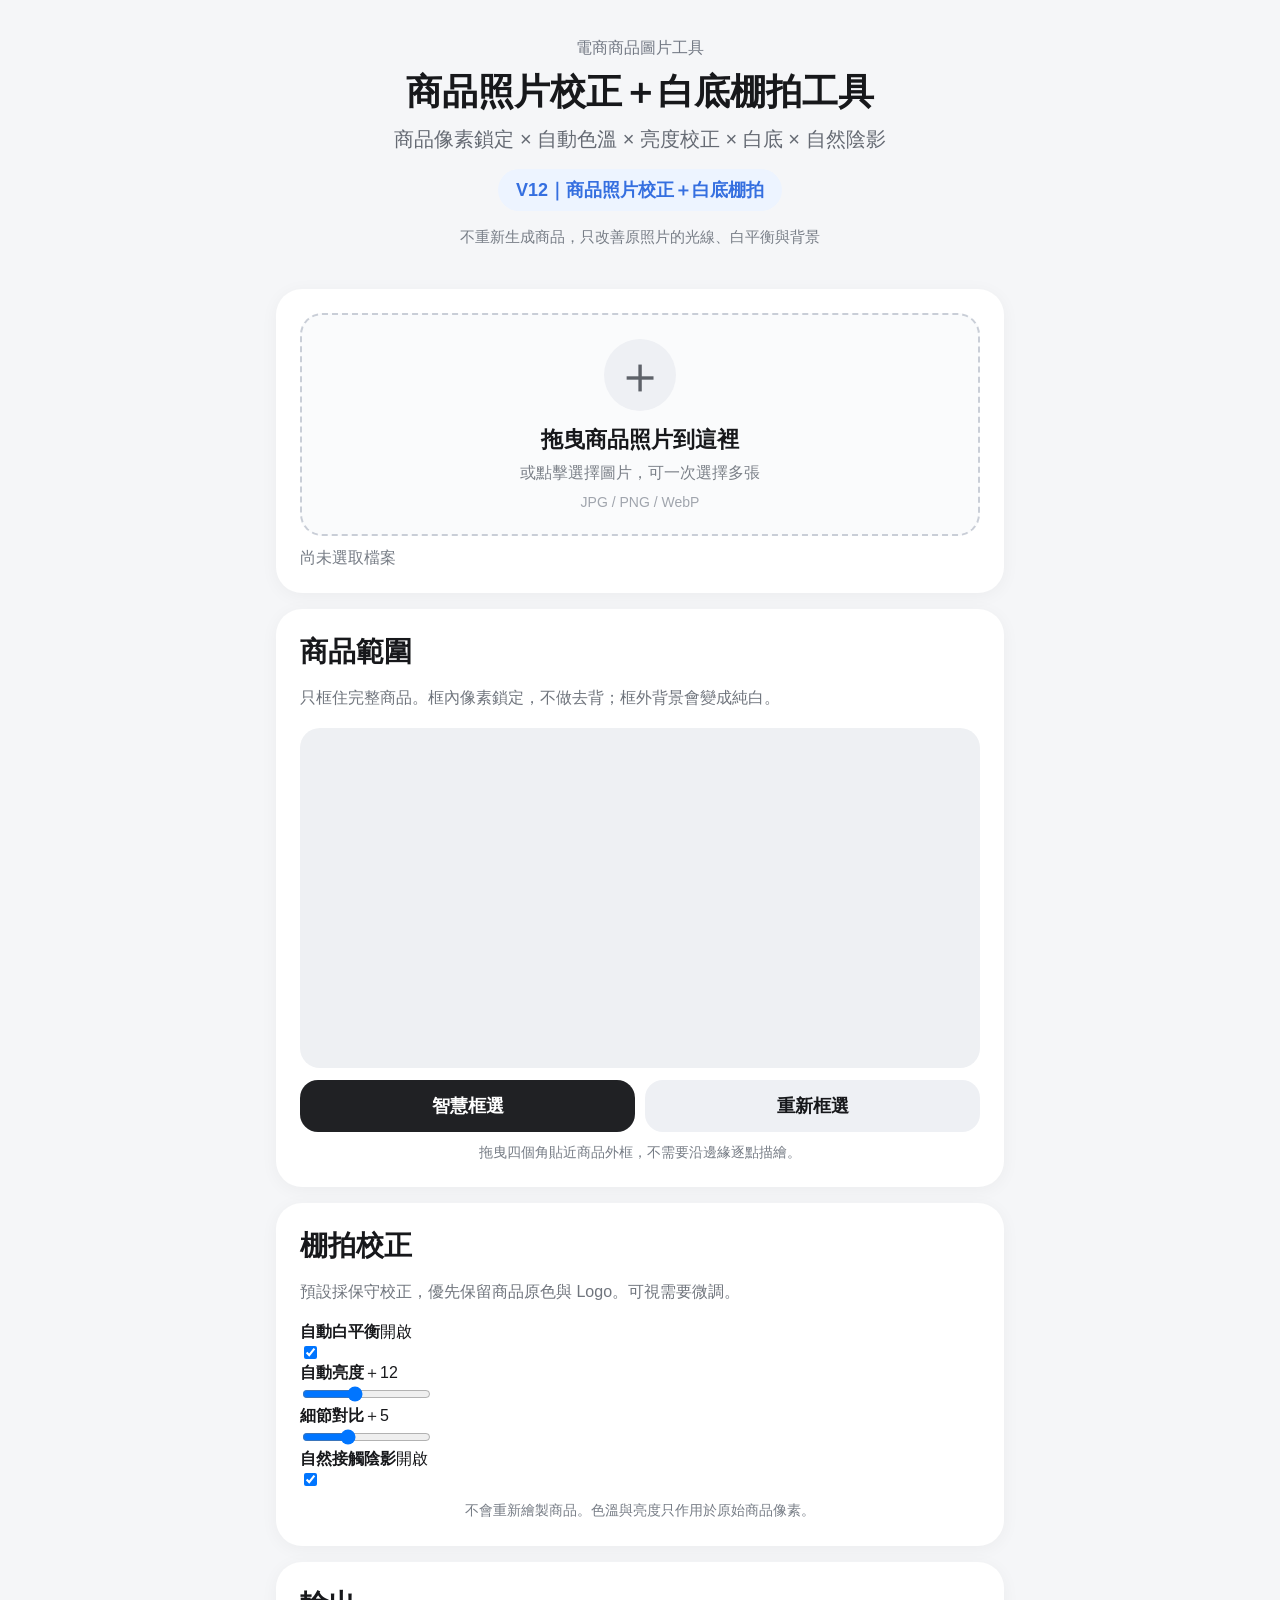
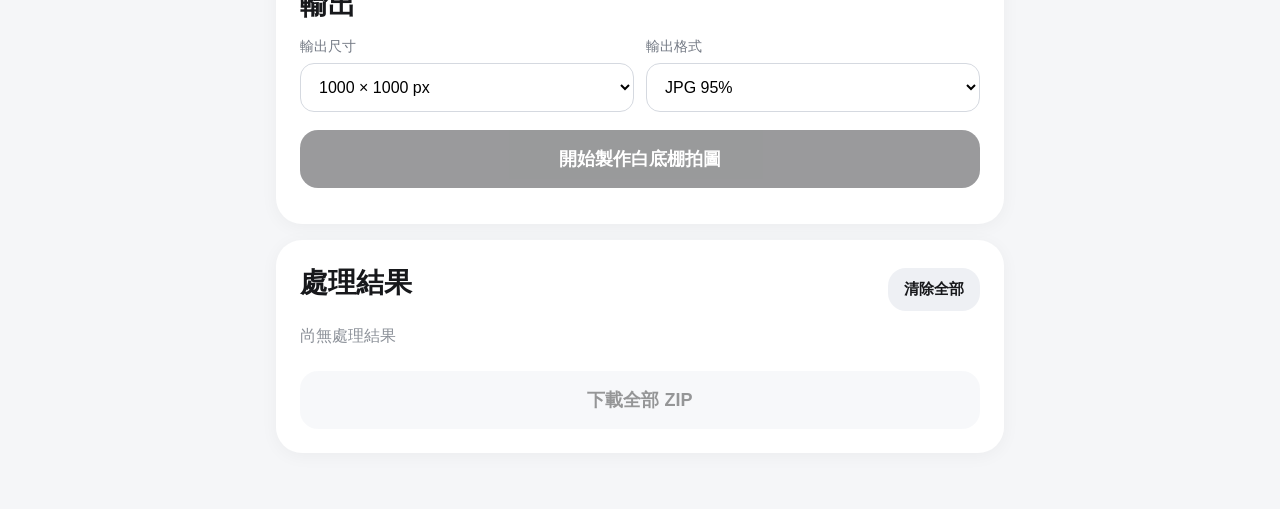
==== commit f31268ea: "Add files via upload" ====
--- a/studio.html
+++ b/studio.html
@@ -4,66 +4,53 @@
 <meta charset="utf-8">
 <meta name="viewport" content="width=device-width,initial-scale=1,viewport-fit=cover">
 <meta name="theme-color" content="#f5f6f8">
-<title>商品白底棚拍工具 V11｜商品像素鎖定版</title>
+<title>商品照片校正＋白底棚拍工具 V12</title>
 <link rel="stylesheet" href="studio.css">
 </head>
 <body>
 <header class="hero">
   <div class="eyebrow">電商商品圖片工具</div>
-  <h1>商品白底棚拍工具</h1>
-  <p>商品像素鎖定 × 純白背景 × 自然接觸陰影</p>
-  <div class="badge">V11｜商品像素鎖定版</div>
-  <div class="sub">商品框內完全保留原始像素，不做 AI 重繪、不做框內去背</div>
+  <h1>商品照片校正＋白底棚拍工具</h1>
+  <p>商品像素鎖定 × 自動色溫 × 亮度校正 × 白底 × 自然陰影</p>
+  <div class="badge">V12｜商品照片校正＋白底棚拍</div>
+  <div class="sub">不重新生成商品，只改善原照片的光線、白平衡與背景</div>
 </header>
-
 <main class="container">
 <section class="card">
   <label class="dropzone" id="dropzone">
     <input id="fileInput" type="file" accept="image/jpeg,image/png,image/webp" multiple>
-    <div class="plus">＋</div>
-    <strong>拖曳商品照片到這裡</strong>
-    <span>或點擊選擇圖片，可一次選擇多張</span>
-    <small>JPG / PNG / WebP</small>
+    <div class="plus">＋</div><strong>拖曳商品照片到這裡</strong>
+    <span>或點擊選擇圖片，可一次選擇多張</span><small>JPG / PNG / WebP</small>
   </label>
   <div class="file-status" id="fileStatus">尚未選取檔案</div>
 </section>
-
 <section class="card" id="selectCard">
   <h2>商品範圍</h2>
-  <p class="intro">只框住商品外框即可。框內像素全部鎖定，工具只會把框外背景改成純白。</p>
+  <p class="intro">只框住完整商品。框內像素鎖定，不做去背；框外背景會變成純白。</p>
   <div class="editor-wrap"><canvas id="editor"></canvas></div>
-  <div class="action-grid">
-    <button class="primary small" id="smartBtn">智慧框選</button>
-    <button class="secondary small" id="resetBtn">重新框選</button>
+  <div class="action-grid"><button class="primary small" id="smartBtn">智慧框選</button><button class="secondary small" id="resetBtn">重新框選</button></div>
+  <div class="tip">拖曳四個角貼近商品外框，不需要沿邊緣逐點描繪。</div>
+</section>
+<section class="card">
+  <h2>棚拍校正</h2>
+  <p class="intro">預設採保守校正，優先保留商品原色與 Logo。可視需要微調。</p>
+  <div class="control"><div><b>自動白平衡</b><span id="wbVal">開啟</span></div><label class="switch"><input id="wb" type="checkbox" checked><i></i></label></div>
+  <div class="control"><div><b>自動亮度</b><span id="brightVal">＋12</span></div><input id="brightness" type="range" min="0" max="30" value="12"></div>
+  <div class="control"><div><b>細節對比</b><span id="contrastVal">＋5</span></div><input id="contrast" type="range" min="0" max="15" value="5"></div>
+  <div class="control"><div><b>自然接觸陰影</b><span id="shadowVal">開啟</span></div><label class="switch"><input id="shadow" type="checkbox" checked><i></i></label></div>
+  <div class="tip">不會重新繪製商品。色溫與亮度只作用於原始商品像素。</div>
+</section>
+<section class="card">
+  <h2>輸出</h2>
+  <div class="row">
+    <label class="selectbox"><span>輸出尺寸</span><select id="size"><option value="1000">1000 × 1000 px</option><option value="1200">1200 × 1200 px</option><option value="1500">1500 × 1500 px</option></select></label>
+    <label class="selectbox"><span>輸出格式</span><select id="format"><option value="image/jpeg">JPG 95%</option><option value="image/png">PNG</option><option value="image/webp">WebP 95%</option></select></label>
   </div>
-  <div class="tip">拖曳四個角調整。白色盒裝商品請盡量貼近外盒四角，不需要沿邊緣逐點描繪。</div>
-
-  <div class="lock-note"><b>商品像素鎖定</b><span>框內不去背、不改色、不重繪 Logo、文字與圖案。</span></div>
-
-  <label class="check"><input id="shadow" type="checkbox" checked><span>加入自然接觸陰影</span></label>
-
-  <div class="row">
-    <label class="selectbox"><span>輸出尺寸</span>
-      <select id="size"><option value="1000">1000 × 1000 px</option><option value="1200">1200 × 1200 px</option><option value="1500">1500 × 1500 px</option></select>
-    </label>
-    <label class="selectbox"><span>輸出格式</span>
-      <select id="format"><option value="image/jpeg">JPG 95%</option><option value="image/png">PNG</option><option value="image/webp">WebP 95%</option></select>
-    </label>
-  </div>
-
   <button class="primary" id="processBtn" disabled>開始製作白底棚拍圖</button>
-  <div class="progress-wrap hidden" id="progressWrap">
-    <div class="progress-label"><span id="progressText">準備中</span><span id="progressPct">0%</span></div>
-    <div class="progress"><i id="progressBar"></i></div>
-  </div>
+  <div class="progress-wrap hidden" id="progressWrap"><div class="progress-label"><span id="progressText">準備中</span><span id="progressPct">0%</span></div><div class="progress"><i id="progressBar"></i></div></div>
   <div class="error" id="error"></div>
 </section>
-
-<section class="card results-card">
-  <div class="results-head"><h2>處理結果</h2><button class="clear" id="clearBtn">清除全部</button></div>
-  <div id="results"><div class="empty">尚無處理結果</div></div>
-  <button class="secondary" id="zipBtn" disabled>下載全部 ZIP</button>
-</section>
+<section class="card results-card"><div class="results-head"><h2>處理結果</h2><button class="clear" id="clearBtn">清除全部</button></div><div id="results"><div class="empty">尚無處理結果</div></div><button class="secondary" id="zipBtn" disabled>下載全部 ZIP</button></section>
 </main>
 <script src="studio.js"></script>
 </body>
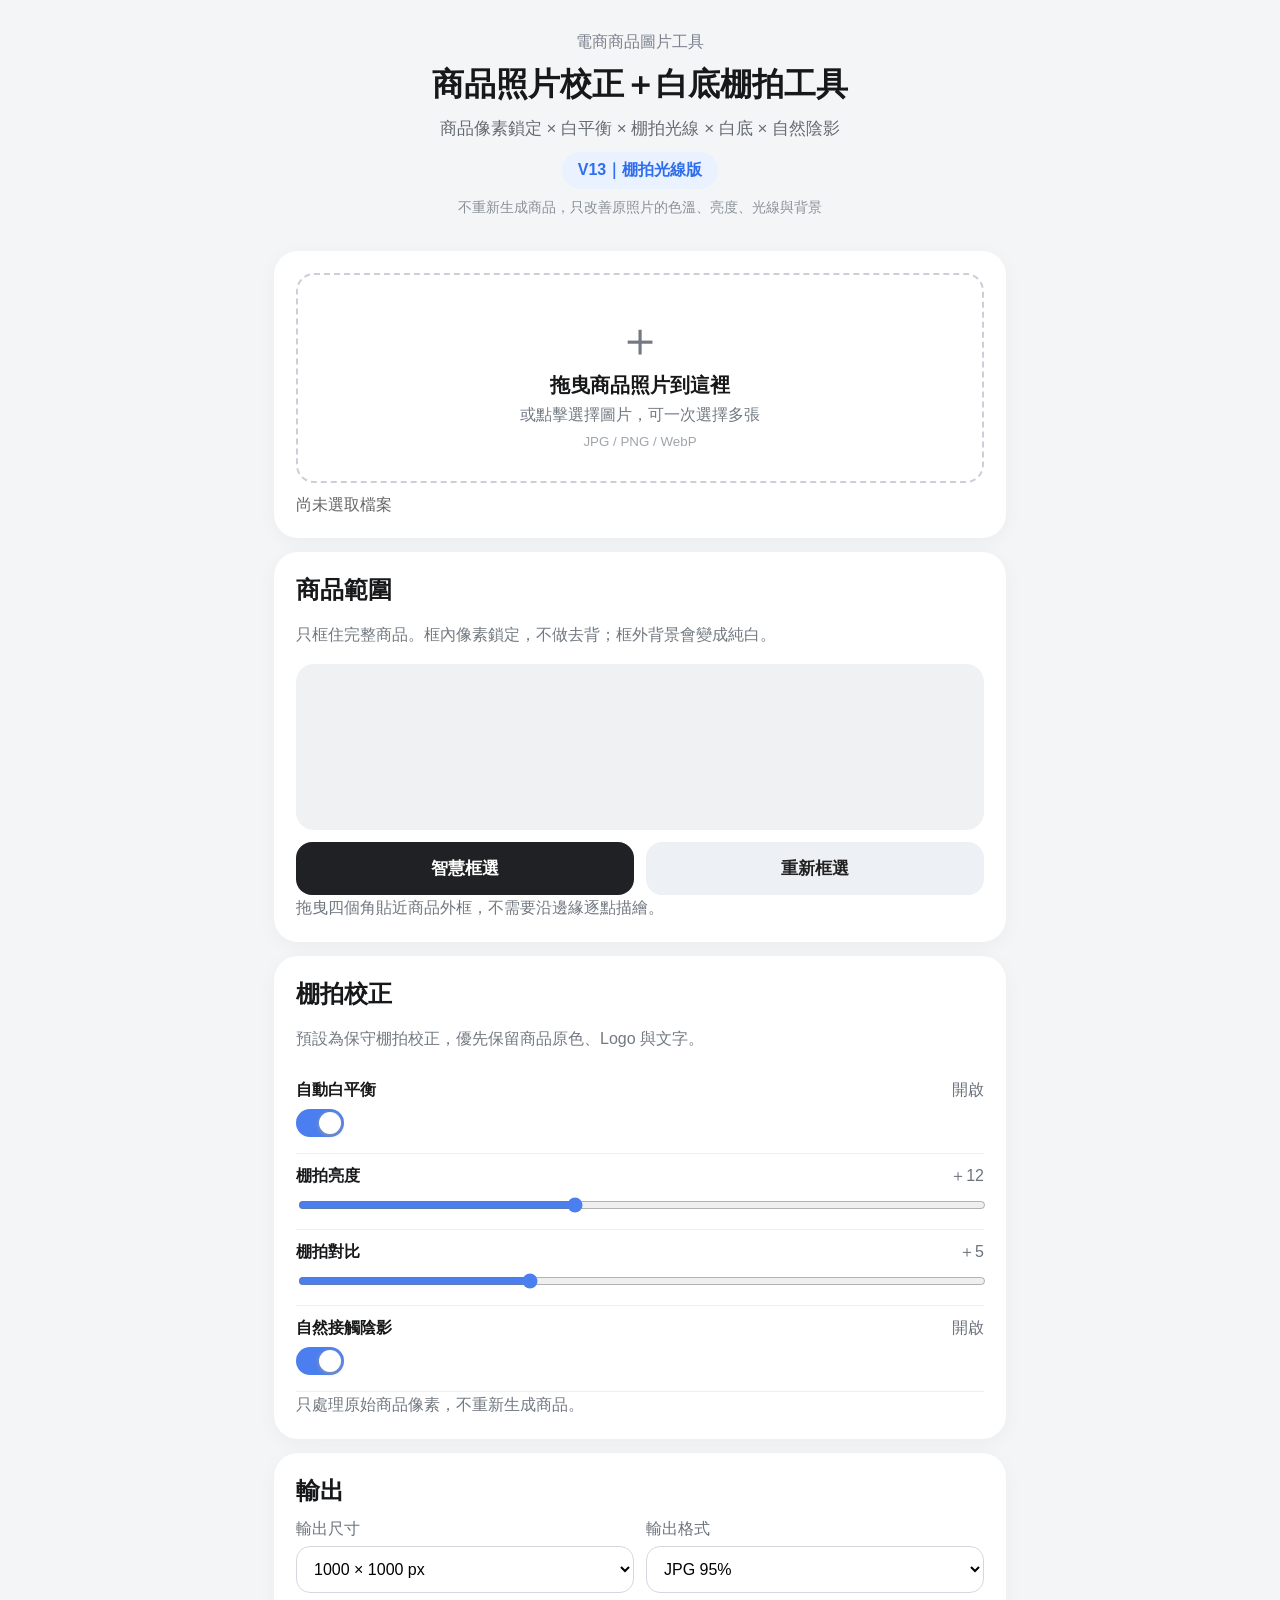
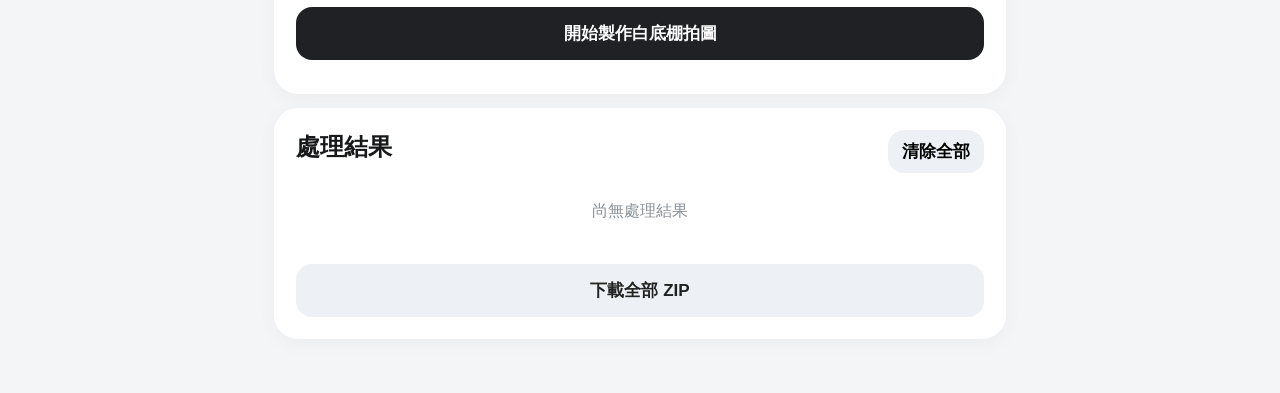
==== commit a8118071: "Add files via upload" ====
--- a/studio.html
+++ b/studio.html
@@ -4,16 +4,16 @@
 <meta charset="utf-8">
 <meta name="viewport" content="width=device-width,initial-scale=1,viewport-fit=cover">
 <meta name="theme-color" content="#f5f6f8">
-<title>商品照片校正＋白底棚拍工具 V12</title>
+<title>商品照片校正＋白底棚拍工具 V13</title>
 <link rel="stylesheet" href="studio.css">
 </head>
 <body>
 <header class="hero">
   <div class="eyebrow">電商商品圖片工具</div>
   <h1>商品照片校正＋白底棚拍工具</h1>
-  <p>商品像素鎖定 × 自動色溫 × 亮度校正 × 白底 × 自然陰影</p>
-  <div class="badge">V12｜商品照片校正＋白底棚拍</div>
-  <div class="sub">不重新生成商品，只改善原照片的光線、白平衡與背景</div>
+  <p>商品像素鎖定 × 白平衡 × 棚拍光線 × 白底 × 自然陰影</p>
+  <div class="badge">V13｜棚拍光線版</div>
+  <div class="sub">不重新生成商品，只改善原照片的色溫、亮度、光線與背景</div>
 </header>
 <main class="container">
 <section class="card">
@@ -33,12 +33,12 @@
 </section>
 <section class="card">
   <h2>棚拍校正</h2>
-  <p class="intro">預設採保守校正，優先保留商品原色與 Logo。可視需要微調。</p>
+  <p class="intro">預設為保守棚拍校正，優先保留商品原色、Logo 與文字。</p>
   <div class="control"><div><b>自動白平衡</b><span id="wbVal">開啟</span></div><label class="switch"><input id="wb" type="checkbox" checked><i></i></label></div>
-  <div class="control"><div><b>自動亮度</b><span id="brightVal">＋12</span></div><input id="brightness" type="range" min="0" max="30" value="12"></div>
-  <div class="control"><div><b>細節對比</b><span id="contrastVal">＋5</span></div><input id="contrast" type="range" min="0" max="15" value="5"></div>
+  <div class="control"><div><b>棚拍亮度</b><span id="brightVal">＋12</span></div><input id="brightness" type="range" min="0" max="30" value="12"></div>
+  <div class="control"><div><b>棚拍對比</b><span id="contrastVal">＋5</span></div><input id="contrast" type="range" min="0" max="15" value="5"></div>
   <div class="control"><div><b>自然接觸陰影</b><span id="shadowVal">開啟</span></div><label class="switch"><input id="shadow" type="checkbox" checked><i></i></label></div>
-  <div class="tip">不會重新繪製商品。色溫與亮度只作用於原始商品像素。</div>
+  <div class="tip">只處理原始商品像素，不重新生成商品。</div>
 </section>
 <section class="card">
   <h2>輸出</h2>
--- a/studio.css
+++ b/studio.css
@@ -1 +1 @@
-*{box-sizing:border-box}body{margin:0;background:#f5f6f8;color:#17181b;font-family:-apple-system,BlinkMacSystemFont,"Noto Sans TC","PingFang TC",sans-serif}.hero{padding:38px 20px 24px;text-align:center}.eyebrow{font-size:16px;color:#737984;margin-bottom:12px}.hero h1{font-size:36px;line-height:1.15;margin:0 0 14px;font-weight:800}.hero p{font-size:20px;color:#656a73;margin:0 0 16px}.badge{display:inline-block;background:#edf4ff;color:#356fe0;border-radius:999px;padding:9px 18px;font-size:18px;font-weight:800}.sub{margin:14px auto 0;max-width:650px;color:#777d86;font-size:15px;line-height:1.6}.container{max-width:760px;margin:auto;padding:0 16px 40px}.card{background:#fff;border-radius:26px;padding:24px;margin:16px 0;box-shadow:0 3px 18px rgba(0,0,0,.045)}h2{font-size:28px;margin:0 0 14px}.intro{color:#70757d;line-height:1.65;margin:0 0 16px}.dropzone{display:flex;flex-direction:column;align-items:center;justify-content:center;min-height:220px;border:2px dashed #c9ced7;border-radius:22px;background:#fafbfc;cursor:pointer;text-align:center;padding:24px}.dropzone input{display:none}.plus{width:72px;height:72px;border-radius:50%;background:#eef0f4;color:#5e6269;display:grid;place-items:center;font-size:52px;line-height:1;margin-bottom:14px}.dropzone strong{font-size:22px}.dropzone span{font-size:16px;color:#7b8088;margin-top:8px}.dropzone small{font-size:14px;color:#a0a5ad;margin-top:10px}.file-status{margin-top:12px;color:#777d86}.file-status.ok{color:#25814d;font-weight:700}.editor-wrap{width:100%;background:#eef0f3;border-radius:20px;overflow:hidden;touch-action:none}.editor-wrap canvas{display:block;width:100%;height:auto}.action-grid{display:grid;grid-template-columns:1fr 1fr;gap:10px;margin-top:12px}.primary,.secondary,.clear{border:0;border-radius:18px;padding:17px 18px;font-size:18px;font-weight:800;cursor:pointer}.primary{width:100%;background:#202124;color:#fff;margin-top:18px}.primary.small,.secondary.small{margin:0;padding:14px 12px}.secondary,.clear{background:#eef0f4;color:#17181b}.primary:disabled,.secondary:disabled{opacity:.45;cursor:not-allowed}.tip{font-size:14px;color:#777d86;line-height:1.55;text-align:center;margin-top:10px}.lock-note{margin-top:18px;border:1px solid #d8e5ff;background:#f3f7ff;border-radius:18px;padding:15px}.lock-note b{display:block;font-size:17px;margin-bottom:4px;color:#2f69d9}.lock-note span{font-size:14px;color:#6e7580;line-height:1.5}.check{display:flex;align-items:center;gap:10px;font-size:17px;font-weight:700;margin:18px 0}.check input{width:24px;height:24px;accent-color:#377cf0}.row{display:grid;grid-template-columns:1fr 1fr;gap:12px}.selectbox{display:block}.selectbox span{display:block;color:#737984;font-size:14px;margin-bottom:7px}.selectbox select{width:100%;padding:14px;border:1px solid #d5d9e0;border-radius:14px;background:#fff;font-size:16px}.progress-wrap{margin-top:18px}.hidden{display:none}.progress-label{display:flex;justify-content:space-between;color:#70757d;margin-bottom:7px}.progress{height:10px;background:#e5e7eb;border-radius:99px;overflow:hidden}.progress i{display:block;width:0;height:100%;background:#4e7fe4;border-radius:99px}.error{color:#b6322b;white-space:pre-wrap;margin-top:12px}.results-head{display:flex;align-items:center;justify-content:space-between}.clear{font-size:15px;padding:12px 16px}.empty{color:#8b9098;padding:10px 0}.result{border-top:1px solid #e5e7eb;padding:18px 0}.preview-wrap{background:#fff;border-radius:16px;padding:12px;text-align:center}.preview-wrap img{display:block;width:100%;max-width:560px;margin:auto;border-radius:10px}.result-name{font-size:18px;font-weight:800;margin-top:14px;word-break:break-all}.result-meta{color:#7a8089;margin:6px 0 12px}.status{display:inline-block;background:#edf8f1;color:#318051;border-radius:999px;padding:8px 13px;font-weight:800}.download{display:inline-block;margin-top:14px;background:#202124;color:#fff;text-decoration:none;border-radius:14px;padding:12px 20px}.results-card>.secondary{width:100%;margin-top:14px}@media(max-width:560px){.hero{padding-top:28px}.hero h1{font-size:32px}.hero p{font-size:18px}.row{grid-template-columns:1fr}.card{padding:20px;border-radius:24px}}
+*{box-sizing:border-box}body{margin:0;background:#f4f5f7;color:#17181a;font-family:-apple-system,BlinkMacSystemFont,"Noto Sans TC","PingFang TC",Arial,sans-serif}header{padding:32px 20px 20px;text-align:center}.eyebrow{font-size:16px;color:#7b828d;margin-bottom:10px}.hero h1{font-size:32px;margin:0 0 10px;font-weight:800}.hero p{font-size:17px;color:#656b73;margin:0 0 12px}.badge{display:inline-block;padding:8px 16px;border-radius:999px;background:#eaf1ff;color:#2f6fed;font-weight:700}.sub{margin-top:10px;color:#8a9098;font-size:14px}.container{max-width:760px;margin:auto;padding:0 14px 40px}.card{background:#fff;border-radius:24px;padding:22px;margin:14px 0;box-shadow:0 4px 20px rgba(0,0,0,.04)}h2{font-size:24px;margin:0 0 10px}.intro,.tip{color:#727981;line-height:1.6}.dropzone{display:flex;flex-direction:column;align-items:center;justify-content:center;min-height:210px;border:2px dashed #cbd0d8;border-radius:18px;cursor:pointer;text-align:center}.dropzone.drag{background:#f0f5ff;border-color:#2f6fed}.dropzone input{display:none}.plus{font-size:48px;color:#727982}.dropzone strong{font-size:20px}.dropzone span{color:#727982;margin-top:6px}.dropzone small{color:#a0a5ac;margin-top:8px}.file-status{margin-top:12px;color:#666}.editor-wrap{background:#f0f1f3;border-radius:18px;padding:8px;display:flex;justify-content:center;overflow:hidden}.editor-wrap canvas{max-width:100%;height:auto;border-radius:12px;touch-action:none}.action-grid,.row{display:grid;grid-template-columns:1fr 1fr;gap:12px;margin-top:12px}.primary,.secondary,.clear,.download{border:0;border-radius:16px;padding:15px 18px;font-size:17px;font-weight:700;cursor:pointer}.primary{background:#202124;color:#fff;width:100%;margin-top:14px}.secondary{background:#edf0f4;color:#222}.small{margin-top:0}.control{padding:12px 0;border-bottom:1px solid #eee}.control>div{display:flex;justify-content:space-between;margin-bottom:8px}.control span{color:#6c737c}.switch{display:inline-flex}.switch input{display:none}.switch i{width:48px;height:28px;border-radius:20px;background:#cbd0d7;display:block;position:relative}.switch i:after{content:"";position:absolute;width:22px;height:22px;background:#fff;border-radius:50%;top:3px;left:3px;box-shadow:0 1px 4px #999}.switch input:checked+i{background:#4b7ff0}.switch input:checked+i:after{left:23px}input[type=range]{width:100%;accent-color:#4b7ff0}.selectbox{display:flex;flex-direction:column;gap:6px;color:#6c737c}.selectbox select{padding:13px;border:1px solid #d4d8de;border-radius:14px;background:#fff;font-size:16px}.progress-wrap{margin-top:18px}.progress-label{display:flex;justify-content:space-between;color:#666}.progress{height:10px;background:#e5e8ec;border-radius:10px;overflow:hidden}.progress i{display:block;height:100%;background:#4b7ff0;width:0}.hidden{display:none}.error{color:#b3261e;margin-top:12px}.results-head{display:flex;justify-content:space-between;align-items:center}.clear{background:#edf0f4;padding:10px 14px}.empty{color:#8a9098;text-align:center;padding:28px}.result{border-top:1px solid #eee;padding:20px 0}.result img{display:block;width:min(100%,420px);margin:auto;border-radius:12px}.meta{display:flex;flex-direction:column;gap:8px;margin-top:12px}.meta span{color:#737982}.download{background:#202124;color:#fff;text-decoration:none;width:max-content}.err{color:#b3261e;margin-top:8px}#zipBtn{width:100%;margin-top:14px}@media(max-width:600px){header{padding-top:24px}.hero h1{font-size:29px}.row,.action-grid{grid-template-columns:1fr}.card{border-radius:20px;padding:18px}.dropzone{min-height:190px}}
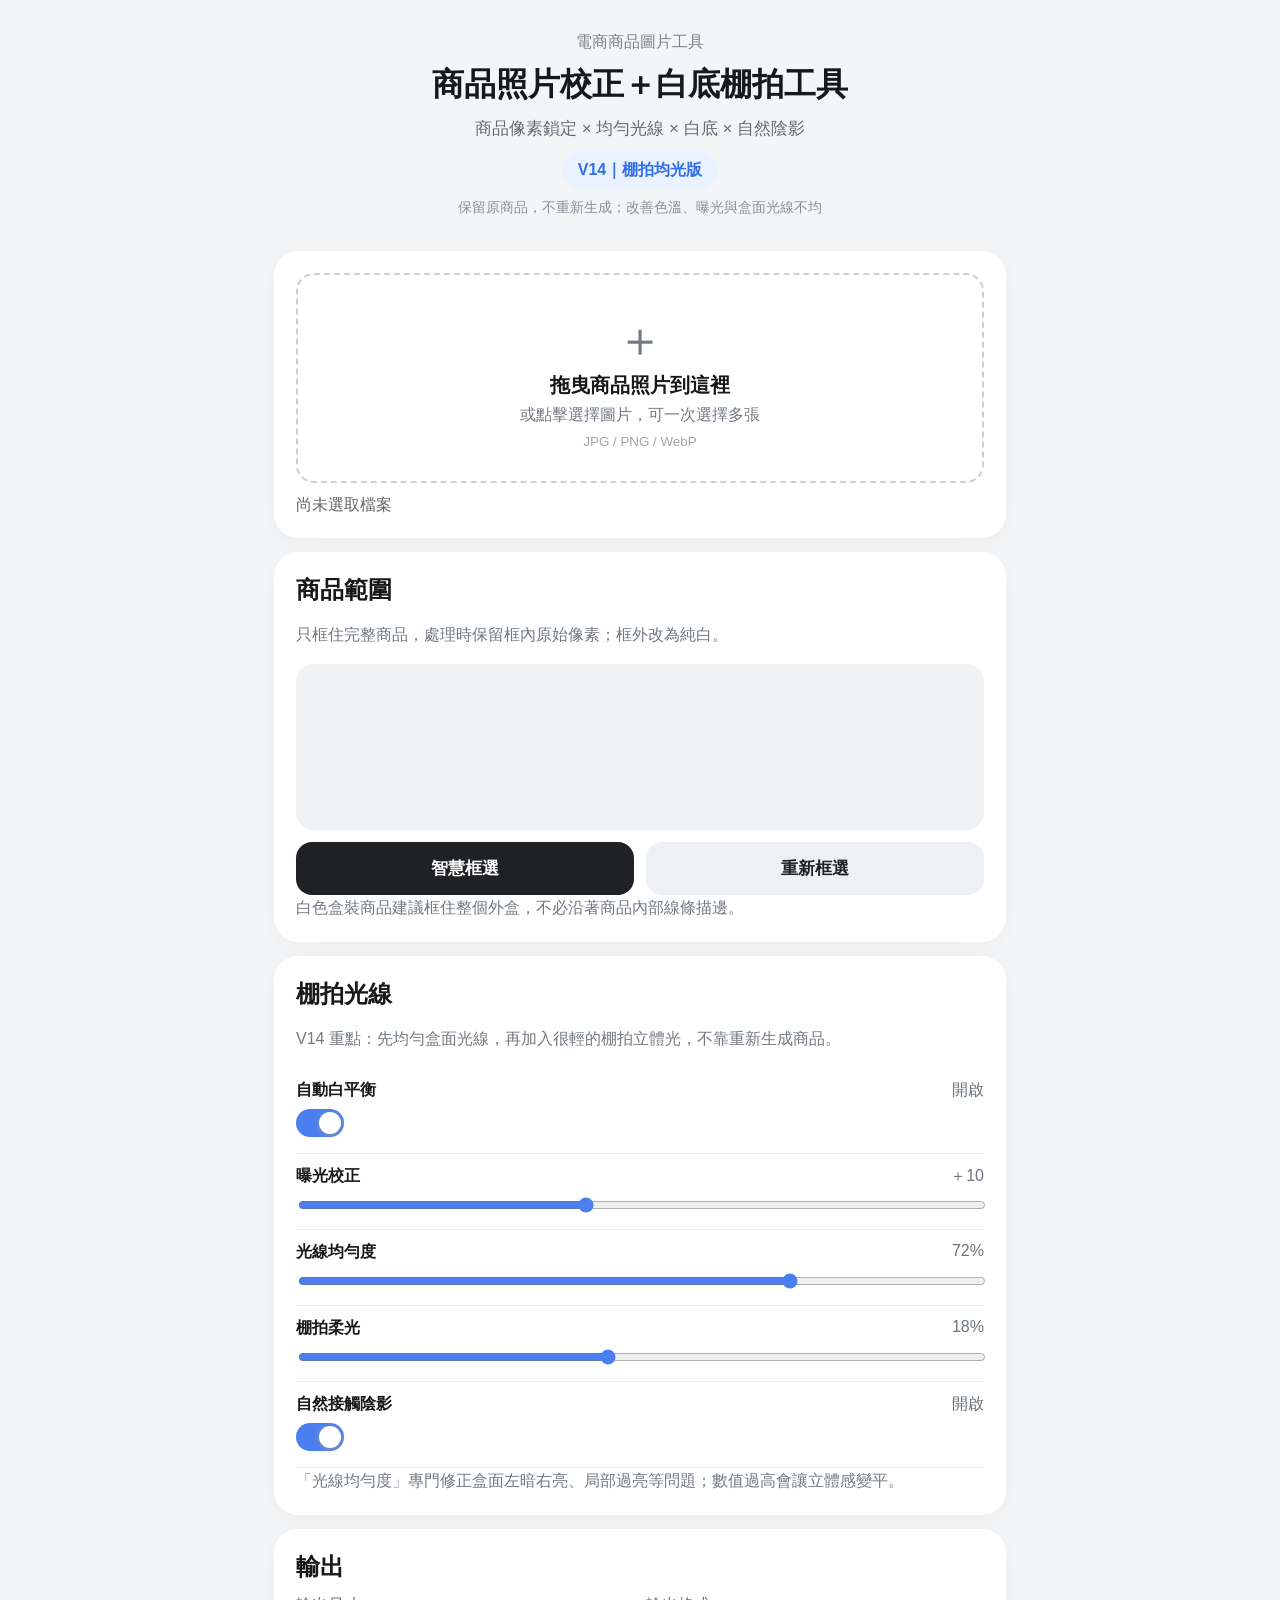
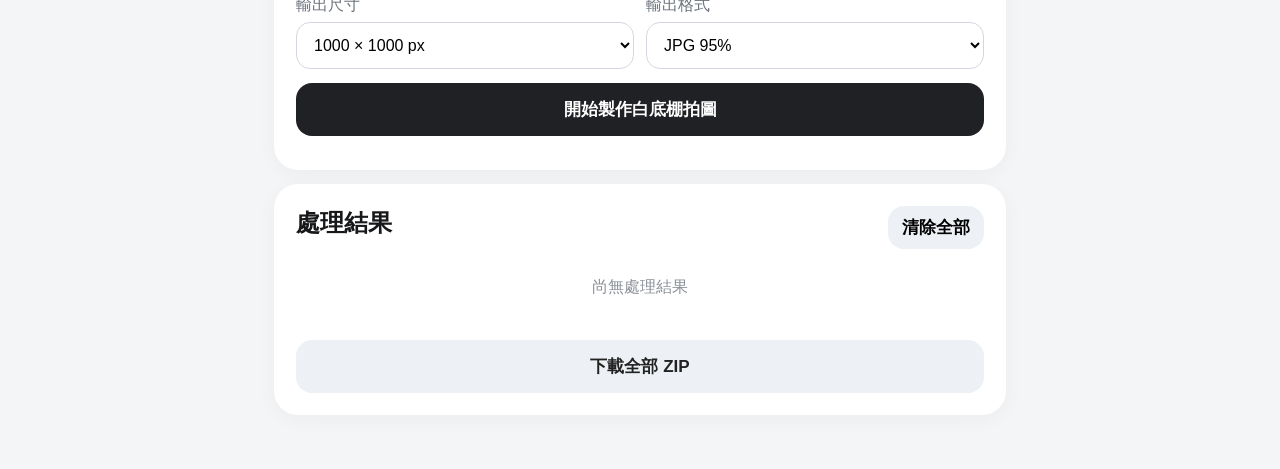
==== commit d14b245e: "Add files via upload" ====
--- a/studio.html
+++ b/studio.html
@@ -3,17 +3,17 @@
 <head>
 <meta charset="utf-8">
 <meta name="viewport" content="width=device-width,initial-scale=1,viewport-fit=cover">
-<meta name="theme-color" content="#f5f6f8">
-<title>商品照片校正＋白底棚拍工具 V13</title>
+<meta name="theme-color" content="#f4f5f7">
+<title>商品照片校正＋白底棚拍工具 V14</title>
 <link rel="stylesheet" href="studio.css">
 </head>
 <body>
 <header class="hero">
   <div class="eyebrow">電商商品圖片工具</div>
   <h1>商品照片校正＋白底棚拍工具</h1>
-  <p>商品像素鎖定 × 白平衡 × 棚拍光線 × 白底 × 自然陰影</p>
-  <div class="badge">V13｜棚拍光線版</div>
-  <div class="sub">不重新生成商品，只改善原照片的色溫、亮度、光線與背景</div>
+  <p>商品像素鎖定 × 均勻光線 × 白底 × 自然陰影</p>
+  <div class="badge">V14｜棚拍均光版</div>
+  <div class="sub">保留原商品，不重新生成；改善色溫、曝光與盒面光線不均</div>
 </header>
 <main class="container">
 <section class="card">
@@ -26,19 +26,20 @@
 </section>
 <section class="card" id="selectCard">
   <h2>商品範圍</h2>
-  <p class="intro">只框住完整商品。框內像素鎖定，不做去背；框外背景會變成純白。</p>
+  <p class="intro">只框住完整商品，處理時保留框內原始像素；框外改為純白。</p>
   <div class="editor-wrap"><canvas id="editor"></canvas></div>
   <div class="action-grid"><button class="primary small" id="smartBtn">智慧框選</button><button class="secondary small" id="resetBtn">重新框選</button></div>
-  <div class="tip">拖曳四個角貼近商品外框，不需要沿邊緣逐點描繪。</div>
+  <div class="tip">白色盒裝商品建議框住整個外盒，不必沿著商品內部線條描邊。</div>
 </section>
 <section class="card">
-  <h2>棚拍校正</h2>
-  <p class="intro">預設為保守棚拍校正，優先保留商品原色、Logo 與文字。</p>
+  <h2>棚拍光線</h2>
+  <p class="intro">V14 重點：先均勻盒面光線，再加入很輕的棚拍立體光，不靠重新生成商品。</p>
   <div class="control"><div><b>自動白平衡</b><span id="wbVal">開啟</span></div><label class="switch"><input id="wb" type="checkbox" checked><i></i></label></div>
-  <div class="control"><div><b>棚拍亮度</b><span id="brightVal">＋12</span></div><input id="brightness" type="range" min="0" max="30" value="12"></div>
-  <div class="control"><div><b>棚拍對比</b><span id="contrastVal">＋5</span></div><input id="contrast" type="range" min="0" max="15" value="5"></div>
+  <div class="control"><div><b>曝光校正</b><span id="brightVal">＋10</span></div><input id="brightness" type="range" min="0" max="24" value="10"></div>
+  <div class="control"><div><b>光線均勻度</b><span id="uniformVal">72%</span></div><input id="uniform" type="range" min="0" max="100" value="72"></div>
+  <div class="control"><div><b>棚拍柔光</b><span id="keyVal">18%</span></div><input id="key" type="range" min="0" max="40" value="18"></div>
   <div class="control"><div><b>自然接觸陰影</b><span id="shadowVal">開啟</span></div><label class="switch"><input id="shadow" type="checkbox" checked><i></i></label></div>
-  <div class="tip">只處理原始商品像素，不重新生成商品。</div>
+  <div class="tip">「光線均勻度」專門修正盒面左暗右亮、局部過亮等問題；數值過高會讓立體感變平。</div>
 </section>
 <section class="card">
   <h2>輸出</h2>
--- a/studio.css
+++ b/studio.css
@@ -1 +1 @@
-*{box-sizing:border-box}body{margin:0;background:#f4f5f7;color:#17181a;font-family:-apple-system,BlinkMacSystemFont,"Noto Sans TC","PingFang TC",Arial,sans-serif}header{padding:32px 20px 20px;text-align:center}.eyebrow{font-size:16px;color:#7b828d;margin-bottom:10px}.hero h1{font-size:32px;margin:0 0 10px;font-weight:800}.hero p{font-size:17px;color:#656b73;margin:0 0 12px}.badge{display:inline-block;padding:8px 16px;border-radius:999px;background:#eaf1ff;color:#2f6fed;font-weight:700}.sub{margin-top:10px;color:#8a9098;font-size:14px}.container{max-width:760px;margin:auto;padding:0 14px 40px}.card{background:#fff;border-radius:24px;padding:22px;margin:14px 0;box-shadow:0 4px 20px rgba(0,0,0,.04)}h2{font-size:24px;margin:0 0 10px}.intro,.tip{color:#727981;line-height:1.6}.dropzone{display:flex;flex-direction:column;align-items:center;justify-content:center;min-height:210px;border:2px dashed #cbd0d8;border-radius:18px;cursor:pointer;text-align:center}.dropzone.drag{background:#f0f5ff;border-color:#2f6fed}.dropzone input{display:none}.plus{font-size:48px;color:#727982}.dropzone strong{font-size:20px}.dropzone span{color:#727982;margin-top:6px}.dropzone small{color:#a0a5ac;margin-top:8px}.file-status{margin-top:12px;color:#666}.editor-wrap{background:#f0f1f3;border-radius:18px;padding:8px;display:flex;justify-content:center;overflow:hidden}.editor-wrap canvas{max-width:100%;height:auto;border-radius:12px;touch-action:none}.action-grid,.row{display:grid;grid-template-columns:1fr 1fr;gap:12px;margin-top:12px}.primary,.secondary,.clear,.download{border:0;border-radius:16px;padding:15px 18px;font-size:17px;font-weight:700;cursor:pointer}.primary{background:#202124;color:#fff;width:100%;margin-top:14px}.secondary{background:#edf0f4;color:#222}.small{margin-top:0}.control{padding:12px 0;border-bottom:1px solid #eee}.control>div{display:flex;justify-content:space-between;margin-bottom:8px}.control span{color:#6c737c}.switch{display:inline-flex}.switch input{display:none}.switch i{width:48px;height:28px;border-radius:20px;background:#cbd0d7;display:block;position:relative}.switch i:after{content:"";position:absolute;width:22px;height:22px;background:#fff;border-radius:50%;top:3px;left:3px;box-shadow:0 1px 4px #999}.switch input:checked+i{background:#4b7ff0}.switch input:checked+i:after{left:23px}input[type=range]{width:100%;accent-color:#4b7ff0}.selectbox{display:flex;flex-direction:column;gap:6px;color:#6c737c}.selectbox select{padding:13px;border:1px solid #d4d8de;border-radius:14px;background:#fff;font-size:16px}.progress-wrap{margin-top:18px}.progress-label{display:flex;justify-content:space-between;color:#666}.progress{height:10px;background:#e5e8ec;border-radius:10px;overflow:hidden}.progress i{display:block;height:100%;background:#4b7ff0;width:0}.hidden{display:none}.error{color:#b3261e;margin-top:12px}.results-head{display:flex;justify-content:space-between;align-items:center}.clear{background:#edf0f4;padding:10px 14px}.empty{color:#8a9098;text-align:center;padding:28px}.result{border-top:1px solid #eee;padding:20px 0}.result img{display:block;width:min(100%,420px);margin:auto;border-radius:12px}.meta{display:flex;flex-direction:column;gap:8px;margin-top:12px}.meta span{color:#737982}.download{background:#202124;color:#fff;text-decoration:none;width:max-content}.err{color:#b3261e;margin-top:8px}#zipBtn{width:100%;margin-top:14px}@media(max-width:600px){header{padding-top:24px}.hero h1{font-size:29px}.row,.action-grid{grid-template-columns:1fr}.card{border-radius:20px;padding:18px}.dropzone{min-height:190px}}
+*{box-sizing:border-box}body{margin:0;background:#f4f5f7;color:#17181a;font-family:-apple-system,BlinkMacSystemFont,"Noto Sans TC","PingFang TC",Arial,sans-serif}header{padding:32px 20px 20px;text-align:center}.eyebrow{font-size:16px;color:#7b828d;margin-bottom:10px}.hero h1{font-size:32px;margin:0 0 10px;font-weight:800}.hero p{font-size:17px;color:#656b73;margin:0 0 12px}.badge{display:inline-block;padding:8px 16px;border-radius:999px;background:#eaf1ff;color:#2f6fed;font-weight:700}.sub{margin-top:10px;color:#8a9098;font-size:14px}.container{max-width:760px;margin:auto;padding:0 14px 40px}.card{background:#fff;border-radius:24px;padding:22px;margin:14px 0;box-shadow:0 4px 20px rgba(0,0,0,.04)}h2{font-size:24px;margin:0 0 10px}.intro,.tip{color:#727981;line-height:1.6}.dropzone{display:flex;flex-direction:column;align-items:center;justify-content:center;min-height:210px;border:2px dashed #cbd0d8;border-radius:18px;cursor:pointer;text-align:center}.dropzone.drag{background:#f0f5ff;border-color:#2f6fed}.dropzone input{display:none}.plus{font-size:48px;color:#727982}.dropzone strong{font-size:20px}.dropzone span{color:#727982;margin-top:6px}.dropzone small{color:#a0a5ac;margin-top:8px}.file-status{margin-top:12px;color:#666}.editor-wrap{background:#f0f1f3;border-radius:18px;padding:8px;display:flex;justify-content:center;overflow:hidden}.editor-wrap canvas{max-width:100%;height:auto;border-radius:12px}.action-grid,.row{display:grid;grid-template-columns:1fr 1fr;gap:12px;margin-top:12px}.primary,.secondary,.clear,.download{border:0;border-radius:16px;padding:15px 18px;font-size:17px;font-weight:700;cursor:pointer}.primary{background:#202124;color:#fff;width:100%;margin-top:14px}.secondary{background:#edf0f4;color:#222}.small{margin-top:0}.control{padding:12px 0;border-bottom:1px solid #eee}.control>div{display:flex;justify-content:space-between;margin-bottom:8px}.control span{color:#6c737c}input[type=range]{width:100%;accent-color:#4b7ff0}.switch{display:inline-flex}.switch input{display:none}.switch i{width:48px;height:28px;border-radius:20px;background:#cbd0d7;display:block;position:relative}.switch i:after{content:"";position:absolute;width:22px;height:22px;background:#fff;border-radius:50%;top:3px;left:3px;box-shadow:0 1px 4px #999}.switch input:checked+i{background:#4b7ff0}.switch input:checked+i:after{left:23px}.selectbox{display:flex;flex-direction:column;gap:6px;color:#6c737c}.selectbox select{padding:13px;border:1px solid #d4d8de;border-radius:14px;background:#fff;font-size:16px}.progress-wrap{margin-top:18px}.progress-label{display:flex;justify-content:space-between;color:#666}.progress{height:10px;background:#e5e8ec;border-radius:10px;overflow:hidden}.progress i{display:block;height:100%;background:#4b7ff0;width:0}.hidden{display:none}.error{color:#b3261e;margin-top:12px}.results-head{display:flex;justify-content:space-between;align-items:center}.clear{background:#edf0f4;padding:10px 14px}.empty{color:#8a9098;text-align:center;padding:28px}.result{border-top:1px solid #eee;padding:20px 0}.result img{display:block;width:min(100%,420px);margin:auto;border-radius:12px}.meta{display:flex;flex-direction:column;gap:8px;margin-top:12px}.meta span{color:#737982}.download{background:#202124;color:#fff;text-decoration:none;width:max-content}.err{color:#b3261e;margin-top:8px}#zipBtn{width:100%;margin-top:14px}@media(max-width:600px){header{padding-top:24px}.hero h1{font-size:29px}.row,.action-grid{grid-template-columns:1fr}.card{border-radius:20px;padding:18px}.dropzone{min-height:190px}}
